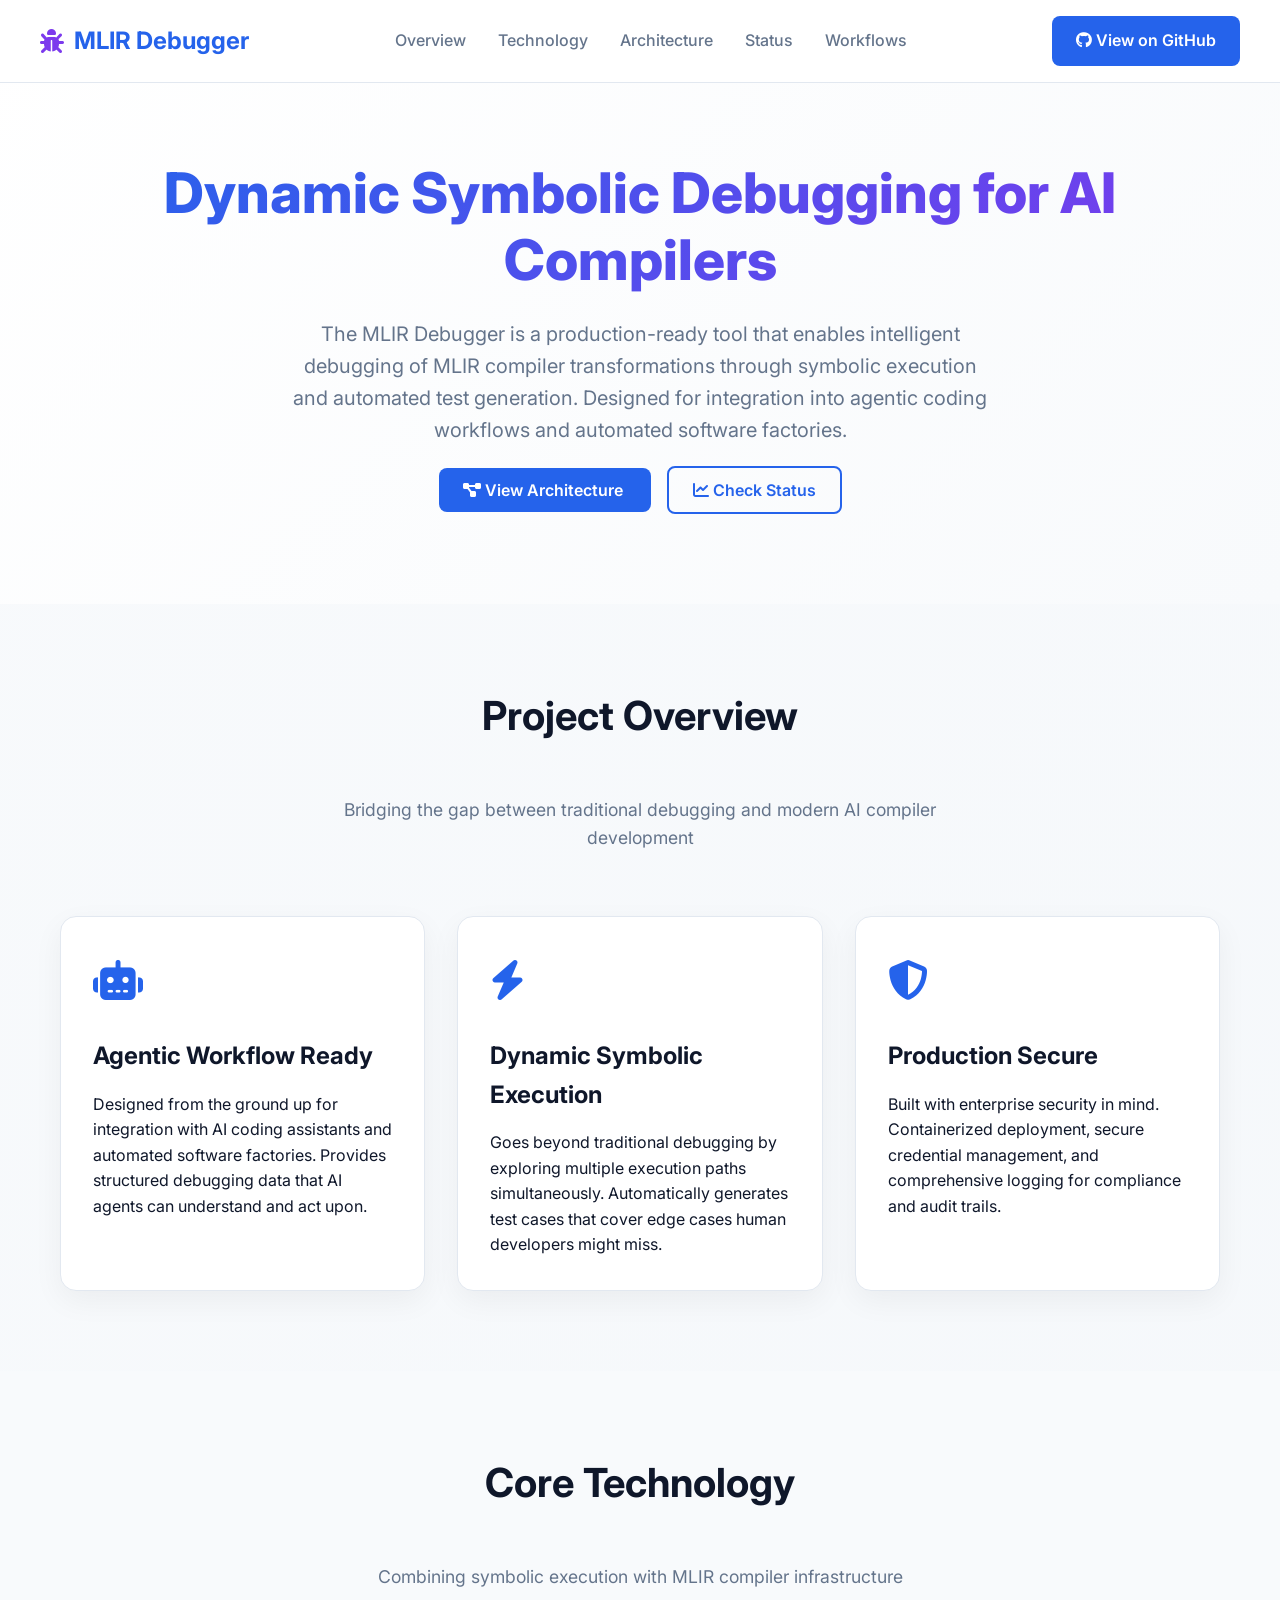
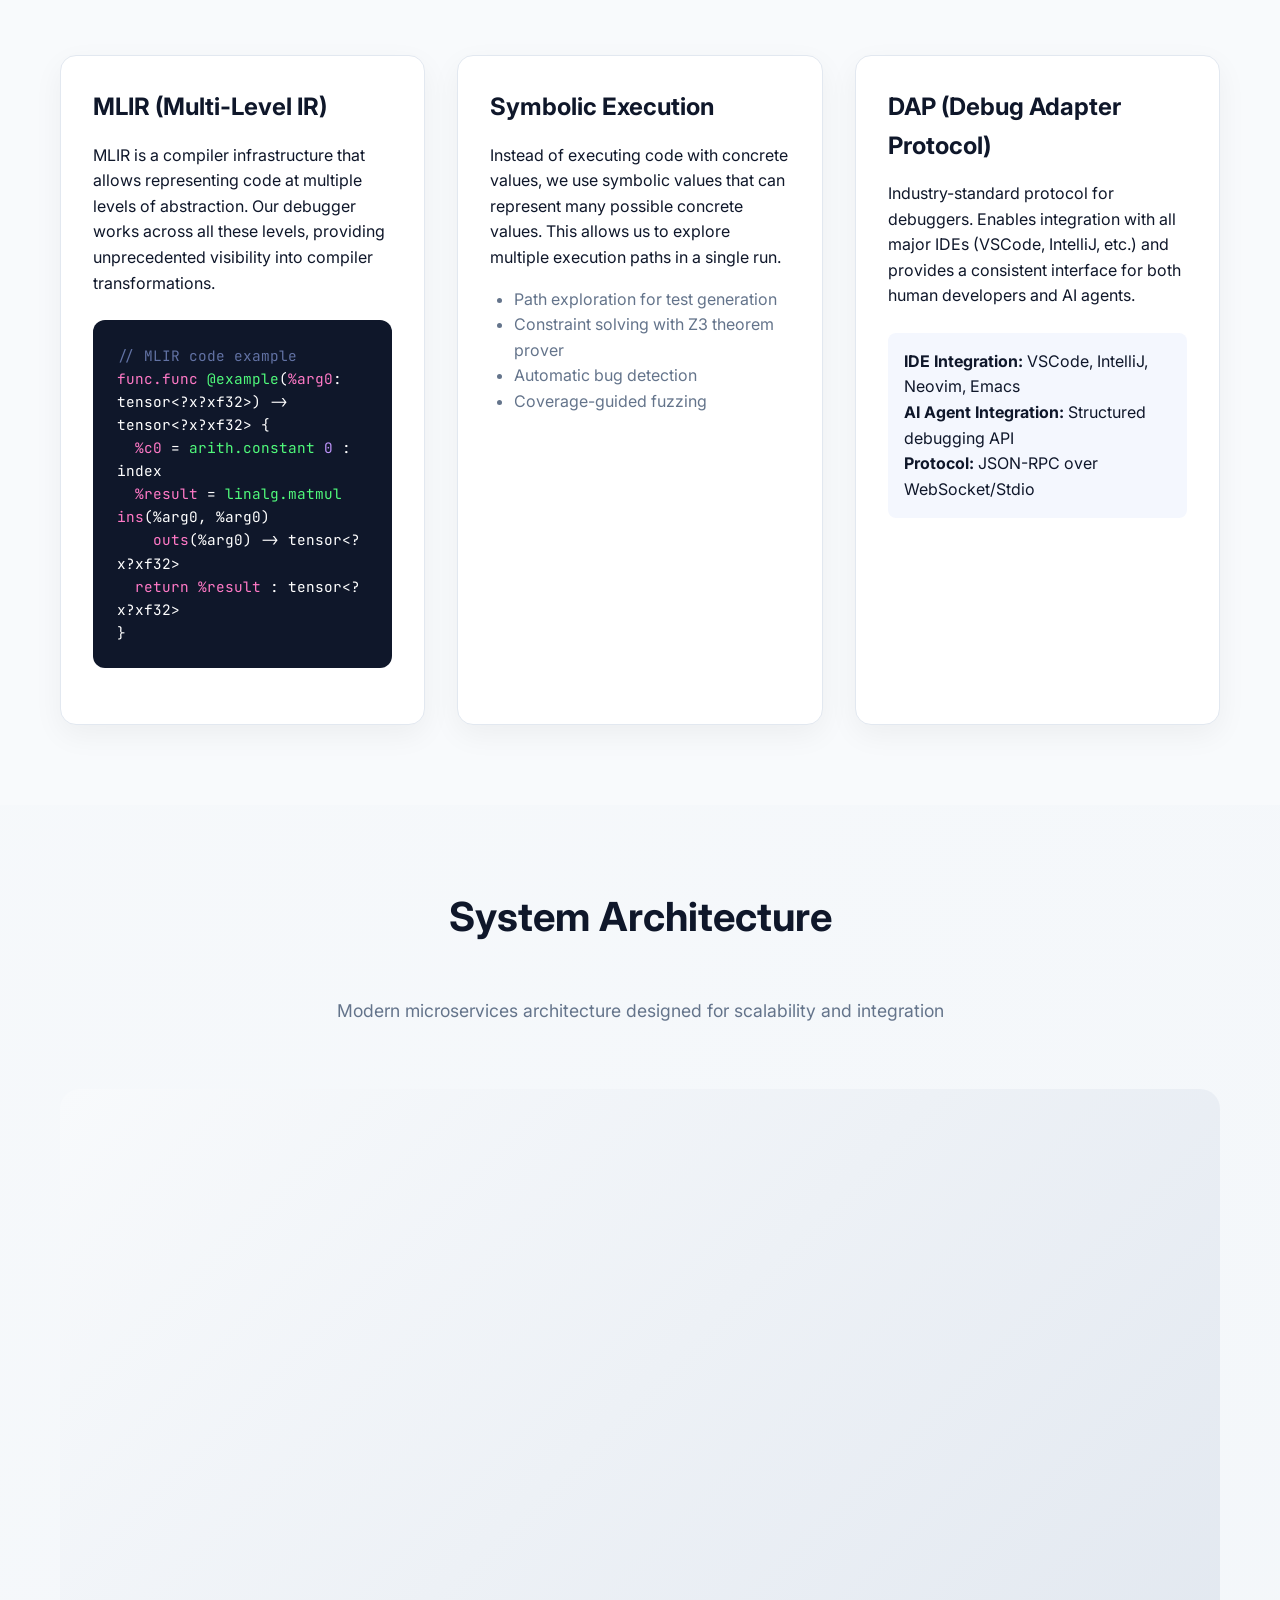
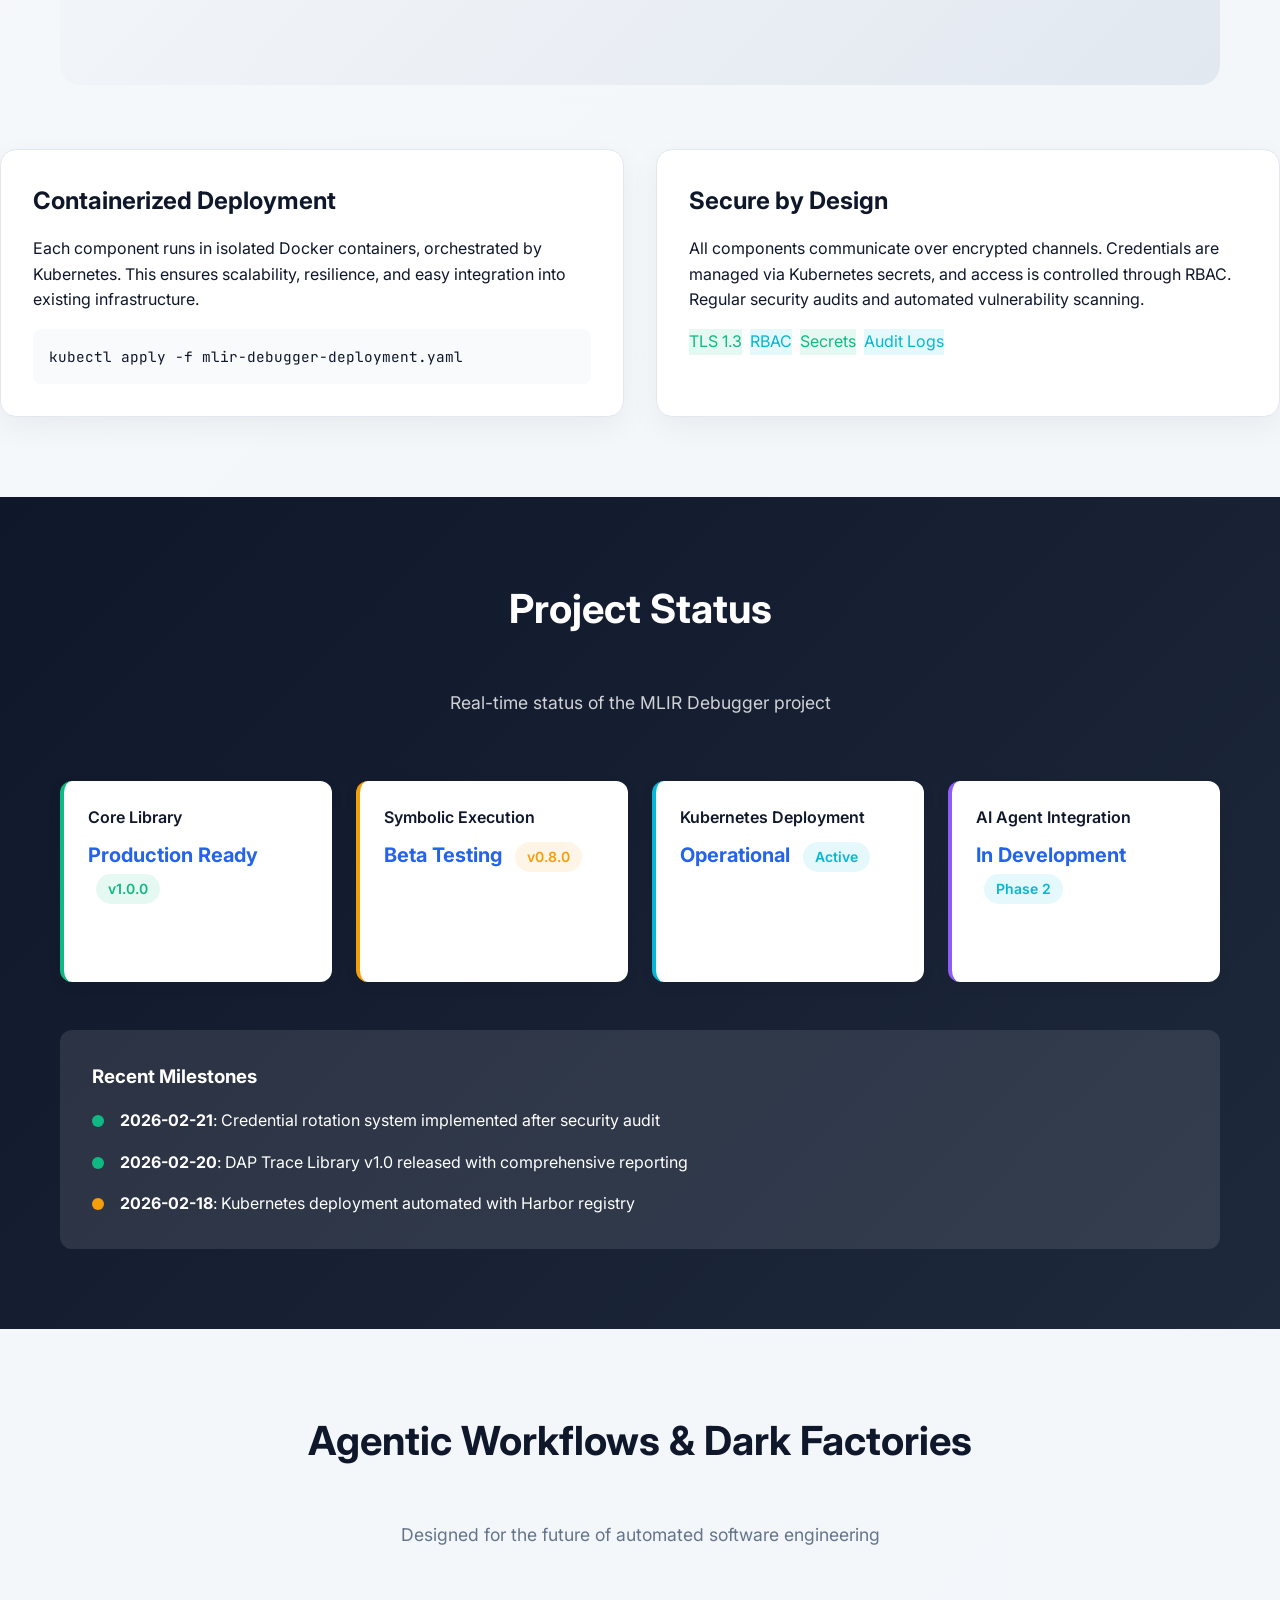
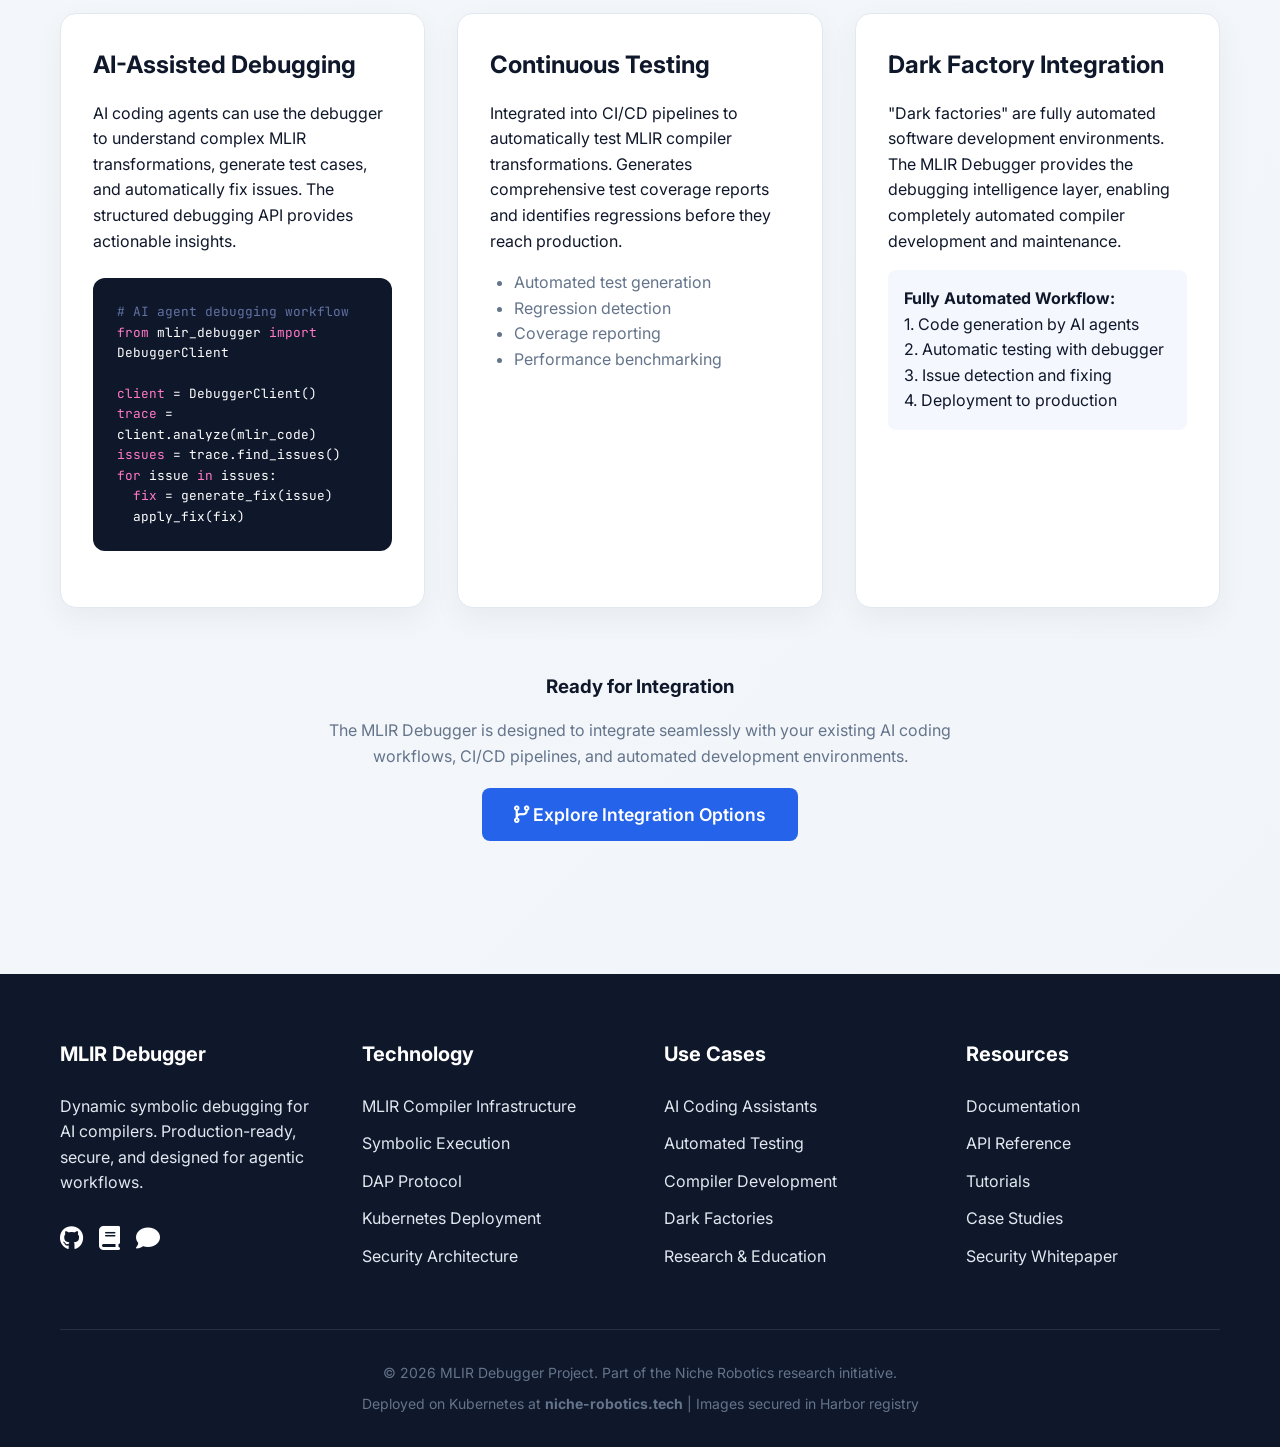
==== index.html @ c5e7c7f1 "Initial commit: MLIR Debugger landing page - Professional responsive website with modern design - SV" ====
<!DOCTYPE html>
<html lang="en">
<head>
    <meta charset="UTF-8">
    <meta name="viewport" content="width=device-width, initial-scale=1.0">
    <title>MLIR Debugger - Dynamic Symbolic Debugging for AI Compilers</title>
    <link rel="stylesheet" href="https://cdnjs.cloudflare.com/ajax/libs/font-awesome/6.4.0/css/all.min.css">
    <link href="https://fonts.googleapis.com/css2?family=Inter:wght@300;400;500;600;700&family=JetBrains+Mono:wght@400;500&display=swap" rel="stylesheet">
    <style>
        :root {
            --primary: #2563eb;
            --primary-dark: #1d4ed8;
            --secondary: #7c3aed;
            --accent: #06b6d4;
            --dark: #0f172a;
            --light: #f8fafc;
            --gray: #64748b;
            --gray-light: #e2e8f0;
            --success: #10b981;
            --warning: #f59e0b;
            --danger: #ef4444;
        }
        
        * {
            margin: 0;
            padding: 0;
            box-sizing: border-box;
        }
        
        body {
            font-family: 'Inter', sans-serif;
            line-height: 1.6;
            color: var(--dark);
            background: linear-gradient(135deg, #f8fafc 0%, #f1f5f9 100%);
            min-height: 100vh;
        }
        
        .container {
            max-width: 1200px;
            margin: 0 auto;
            padding: 0 20px;
        }
        
        /* Header & Navigation */
        header {
            background: rgba(255, 255, 255, 0.95);
            backdrop-filter: blur(10px);
            border-bottom: 1px solid var(--gray-light);
            position: fixed;
            width: 100%;
            top: 0;
            z-index: 1000;
        }
        
        .nav-container {
            display: flex;
            justify-content: space-between;
            align-items: center;
            padding: 1rem 0;
        }
        
        .logo {
            display: flex;
            align-items: center;
            gap: 10px;
            font-size: 1.5rem;
            font-weight: 700;
            color: var(--primary);
            text-decoration: none;
        }
        
        .logo i {
            color: var(--secondary);
        }
        
        .nav-links {
            display: flex;
            gap: 2rem;
            list-style: none;
        }
        
        .nav-links a {
            text-decoration: none;
            color: var(--gray);
            font-weight: 500;
            transition: color 0.3s;
        }
        
        .nav-links a:hover {
            color: var(--primary);
        }
        
        .cta-button {
            background: var(--primary);
            color: white;
            padding: 0.75rem 1.5rem;
            border-radius: 8px;
            text-decoration: none;
            font-weight: 600;
            transition: all 0.3s;
            border: none;
            cursor: pointer;
        }
        
        .cta-button:hover {
            background: var(--primary-dark);
            transform: translateY(-2px);
            box-shadow: 0 10px 20px rgba(37, 99, 235, 0.2);
        }
        
        /* Hero Section */
        .hero {
            padding: 160px 0 100px;
            text-align: center;
            background: linear-gradient(135deg, #ffffff 0%, #f8fafc 100%);
        }
        
        .hero h1 {
            font-size: 3.5rem;
            font-weight: 800;
            line-height: 1.2;
            margin-bottom: 1.5rem;
            background: linear-gradient(135deg, var(--primary) 0%, var(--secondary) 100%);
            -webkit-background-clip: text;
            -webkit-text-fill-color: transparent;
            background-clip: text;
        }
        
        .hero p {
            font-size: 1.25rem;
            color: var(--gray);
            max-width: 700px;
            margin: 0 auto 2rem;
        }
        
        /* Sections */
        section {
            padding: 80px 0;
        }
        
        .section-title {
            text-align: center;
            font-size: 2.5rem;
            font-weight: 700;
            margin-bottom: 3rem;
            color: var(--dark);
        }
        
        .section-subtitle {
            text-align: center;
            color: var(--gray);
            max-width: 700px;
            margin: 0 auto 4rem;
            font-size: 1.1rem;
        }
        
        /* Cards */
        .card-grid {
            display: grid;
            grid-template-columns: repeat(auto-fit, minmax(300px, 1fr));
            gap: 2rem;
            margin-top: 3rem;
        }
        
        .card {
            background: white;
            border-radius: 16px;
            padding: 2rem;
            box-shadow: 0 10px 30px rgba(0, 0, 0, 0.05);
            transition: transform 0.3s, box-shadow 0.3s;
            border: 1px solid var(--gray-light);
        }
        
        .card:hover {
            transform: translateY(-5px);
            box-shadow: 0 20px 40px rgba(0, 0, 0, 0.1);
        }
        
        .card-icon {
            font-size: 2.5rem;
            color: var(--primary);
            margin-bottom: 1.5rem;
        }
        
        .card h3 {
            font-size: 1.5rem;
            margin-bottom: 1rem;
            color: var(--dark);
        }
        
        /* Architecture Diagram */
        .architecture {
            background: linear-gradient(135deg, #f8fafc 0%, #e2e8f0 100%);
            border-radius: 20px;
            padding: 3rem;
            margin: 4rem 0;
        }
        
        .architecture-container {
            display: flex;
            align-items: center;
            justify-content: center;
            min-height: 400px;
        }
        
        /* Status Indicators */
        .status-grid {
            display: grid;
            grid-template-columns: repeat(auto-fit, minmax(250px, 1fr));
            gap: 1.5rem;
            margin-top: 2rem;
        }
        
        .status-item {
            background: white;
            padding: 1.5rem;
            border-radius: 12px;
            border-left: 4px solid var(--primary);
            box-shadow: 0 5px 15px rgba(0, 0, 0, 0.05);
        }
        
        .status-label {
            font-weight: 600;
            color: var(--dark);
            margin-bottom: 0.5rem;
        }
        
        .status-value {
            font-size: 1.25rem;
            font-weight: 700;
            color: var(--primary);
        }
        
        .status-badge {
            display: inline-block;
            padding: 0.25rem 0.75rem;
            border-radius: 20px;
            font-size: 0.875rem;
            font-weight: 600;
            margin-left: 0.5rem;
        }
        
        .badge-success {
            background: rgba(16, 185, 129, 0.1);
            color: var(--success);
        }
        
        .badge-warning {
            background: rgba(245, 158, 11, 0.1);
            color: var(--warning);
        }
        
        .badge-info {
            background: rgba(6, 182, 212, 0.1);
            color: var(--accent);
        }
        
        /* Footer */
        footer {
            background: var(--dark);
            color: white;
            padding: 4rem 0 2rem;
            margin-top: 4rem;
        }
        
        .footer-content {
            display: grid;
            grid-template-columns: repeat(auto-fit, minmax(250px, 1fr));
            gap: 3rem;
            margin-bottom: 3rem;
        }
        
        .footer-section h3 {
            font-size: 1.25rem;
            margin-bottom: 1.5rem;
            color: white;
        }
        
        .footer-links {
            list-style: none;
        }
        
        .footer-links li {
            margin-bottom: 0.75rem;
        }
        
        .footer-links a {
            color: var(--gray-light);
            text-decoration: none;
            transition: color 0.3s;
        }
        
        .footer-links a:hover {
            color: white;
        }
        
        .copyright {
            text-align: center;
            padding-top: 2rem;
            border-top: 1px solid rgba(255, 255, 255, 0.1);
            color: var(--gray);
            font-size: 0.875rem;
        }
        
        /* Responsive */
        @media (max-width: 768px) {
            .hero h1 {
                font-size: 2.5rem;
            }
            
            .section-title {
                font-size: 2rem;
            }
            
            .nav-links {
                display: none;
            }
            
            .architecture {
                padding: 2rem 1rem;
            }
        }
        
        /* Animations */
        @keyframes fadeIn {
            from { opacity: 0; transform: translateY(20px); }
            to { opacity: 1; transform: translateY(0); }
        }
        
        .fade-in {
            animation: fadeIn 0.6s ease-out;
        }
        
        /* Code styling */
        .code-block {
            background: var(--dark);
            color: white;
            padding: 1.5rem;
            border-radius: 12px;
            font-family: 'JetBrains Mono', monospace;
            font-size: 0.9rem;
            margin: 1.5rem 0;
            overflow-x: auto;
        }
        
        .code-keyword { color: #ff79c6; }
        .code-function { color: #50fa7b; }
        .code-string { color: #f1fa8c; }
        .code-comment { color: #6272a4; }
        .code-number { color: #bd93f9; }
    </style>
</head>
<body>
    <!-- Header -->
    <header>
        <div class="container nav-container">
            <a href="#" class="logo">
                <i class="fas fa-bug"></i>
                MLIR Debugger
            </a>
            <ul class="nav-links">
                <li><a href="#overview">Overview</a></li>
                <li><a href="#technology">Technology</a></li>
                <li><a href="#architecture">Architecture</a></li>
                <li><a href="#status">Status</a></li>
                <li><a href="#workflows">Workflows</a></li>
            </ul>
            <a href="https://github.com/vtqveant/symbolic-mlir-debugger" class="cta-button" target="_blank">
                <i class="fab fa-github"></i> View on GitHub
            </a>
        </div>
    </header>

    <!-- Hero Section -->
    <section class="hero">
        <div class="container">
            <h1 class="fade-in">Dynamic Symbolic Debugging for AI Compilers</h1>
            <p class="fade-in">
                The MLIR Debugger is a production-ready tool that enables intelligent debugging of MLIR compiler 
                transformations through symbolic execution and automated test generation. Designed for integration 
                into agentic coding workflows and automated software factories.
            </p>
            <div class="fade-in" style="margin-top: 2rem;">
                <a href="#architecture" class="cta-button" style="margin-right: 1rem;">
                    <i class="fas fa-diagram-project"></i> View Architecture
                </a>
                <a href="#status" class="cta-button" style="background: transparent; color: var(--primary); border: 2px solid var(--primary);">
                    <i class="fas fa-chart-line"></i> Check Status
                </a>
            </div>
        </div>
    </section>

    <!-- Overview Section -->
    <section id="overview">
        <div class="container">
            <h2 class="section-title">Project Overview</h2>
            <p class="section-subtitle">
                Bridging the gap between traditional debugging and modern AI compiler development
            </p>
            
            <div class="card-grid">
                <div class="card fade-in">
                    <div class="card-icon">
                        <i class="fas fa-robot"></i>
                    </div>
                    <h3>Agentic Workflow Ready</h3>
                    <p>Designed from the ground up for integration with AI coding assistants and automated software factories. Provides structured debugging data that AI agents can understand and act upon.</p>
                </div>
                
                <div class="card fade-in">
                    <div class="card-icon">
                        <i class="fas fa-bolt"></i>
                    </div>
                    <h3>Dynamic Symbolic Execution</h3>
                    <p>Goes beyond traditional debugging by exploring multiple execution paths simultaneously. Automatically generates test cases that cover edge cases human developers might miss.</p>
                </div>
                
                <div class="card fade-in">
                    <div class="card-icon">
                        <i class="fas fa-shield-alt"></i>
                    </div>
                    <h3>Production Secure</h3>
                    <p>Built with enterprise security in mind. Containerized deployment, secure credential management, and comprehensive logging for compliance and audit trails.</p>
                </div>
            </div>
        </div>
    </section>

    <!-- Technology Section -->
    <section id="technology" style="background: var(--light);">
        <div class="container">
            <h2 class="section-title">Core Technology</h2>
            <p class="section-subtitle">
                Combining symbolic execution with MLIR compiler infrastructure
            </p>
            
            <div class="card-grid">
                <div class="card fade-in">
                    <h3>MLIR (Multi-Level IR)</h3>
                    <p>MLIR is a compiler infrastructure that allows representing code at multiple levels of abstraction. Our debugger works across all these levels, providing unprecedented visibility into compiler transformations.</p>
                    <div class="code-block">
                        <span class="code-comment">// MLIR code example</span><br>
                        <span class="code-keyword">func.func</span> <span class="code-function">@example</span>(<span class="code-keyword">%arg0</span>: tensor&lt;?x?xf32&gt;) -> tensor&lt;?x?xf32&gt; {<br>
                        &nbsp;&nbsp;<span class="code-keyword">%c0</span> = <span class="code-function">arith.constant</span> <span class="code-number">0</span> : index<br>
                        &nbsp;&nbsp;<span class="code-keyword">%result</span> = <span class="code-function">linalg.matmul</span> <span class="code-keyword">ins</span>(%arg0, %arg0)<br>
                        &nbsp;&nbsp;&nbsp;&nbsp;<span class="code-keyword">outs</span>(%arg0) -> tensor&lt;?x?xf32&gt;<br>
                        &nbsp;&nbsp;<span class="code-keyword">return</span> <span class="code-keyword">%result</span> : tensor&lt;?x?xf32&gt;<br>
                        }
                    </div>
                </div>
                
                <div class="card fade-in">
                    <h3>Symbolic Execution</h3>
                    <p>Instead of executing code with concrete values, we use symbolic values that can represent many possible concrete values. This allows us to explore multiple execution paths in a single run.</p>
                    <ul style="margin-top: 1rem; padding-left: 1.5rem; color: var(--gray);">
                        <li>Path exploration for test generation</li>
                        <li>Constraint solving with Z3 theorem prover</li>
                        <li>Automatic bug detection</li>
                        <li>Coverage-guided fuzzing</li>
                    </ul>
                </div>
                
                <div class="card fade-in">
                    <h3>DAP (Debug Adapter Protocol)</h3>
                    <p>Industry-standard protocol for debuggers. Enables integration with all major IDEs (VSCode, IntelliJ, etc.) and provides a consistent interface for both human developers and AI agents.</p>
                    <div style="margin-top: 1.5rem; padding: 1rem; background: rgba(37, 99, 235, 0.05); border-radius: 8px;">
                        <strong>IDE Integration:</strong> VSCode, IntelliJ, Neovim, Emacs<br>
                        <strong>AI Agent Integration:</strong> Structured debugging API<br>
                        <strong>Protocol:</strong> JSON-RPC over WebSocket/Stdio
                    </div>
                </div>
            </div>
        </div>
    </section>

    <!-- Architecture Section -->
    <section id="architecture">
        <div class="container">
            <h2 class="section-title">System Architecture</h2>
            <p class="section-subtitle">
                Modern microservices architecture designed for scalability and integration
            </p>
            
            <div class="architecture">
                <div class="architecture-container">
                    <!-- SVG Architecture Diagram -->
                    <svg width="800" height="500" viewBox="0 0 800 500" xmlns="http://www.w3.org/2000/svg">
                        <!--                        <!-- SVG will be embedded here -->
                        <object data="architecture.svg" type="image/svg+xml" width="100%" height="500">
                            Your browser does not support SVG
                        </object>
                    </div>
                </div>
            </div>
            
            <div class="card-grid" style="margin-top: 3rem;">
                <div class="card fade-in">
                    <h3>Containerized Deployment</h3>
                    <p>Each component runs in isolated Docker containers, orchestrated by Kubernetes. This ensures scalability, resilience, and easy integration into existing infrastructure.</p>
                    <div style="margin-top: 1rem; padding: 1rem; background: #f8fafc; border-radius: 8px; font-family: 'JetBrains Mono', monospace; font-size: 0.9rem;">
                        kubectl apply -f mlir-debugger-deployment.yaml
                    </div>
                </div>
                
                <div class="card fade-in">
                    <h3>Secure by Design</h3>
                    <p>All components communicate over encrypted channels. Credentials are managed via Kubernetes secrets, and access is controlled through RBAC. Regular security audits and automated vulnerability scanning.</p>
                    <div style="display: flex; gap: 0.5rem; margin-top: 1rem;">
                        <span class="badge-success">TLS 1.3</span>
                        <span class="badge-info">RBAC</span>
                        <span class="badge-success">Secrets</span>
                        <span class="badge-info">Audit Logs</span>
                    </div>
                </div>
            </div>
        </div>
    </section>

    <!-- Status Section -->
    <section id="status" style="background: linear-gradient(135deg, #0f172a 0%, #1e293b 100%); color: white;">
        <div class="container">
            <h2 class="section-title" style="color: white;">Project Status</h2>
            <p class="section-subtitle" style="color: rgba(255,255,255,0.8);">
                Real-time status of the MLIR Debugger project
            </p>
            
            <div class="status-grid">
                <div class="status-item fade-in" style="border-left-color: #10b981;">
                    <div class="status-label">Core Library</div>
                    <div class="status-value">Production Ready <span class="status-badge badge-success">v1.0.0</span></div>
                    <p style="margin-top: 0.5rem; color: rgba(255,255,255,0.7); font-size: 0.9rem;">DAP Trace Library implemented with comprehensive reporting</p>
                </div>
                
                <div class="status-item fade-in" style="border-left-color: #f59e0b;">
                    <div class="status-label">Symbolic Execution</div>
                    <div class="status-value">Beta Testing <span class="status-badge badge-warning">v0.8.0</span></div>
                    <p style="margin-top: 0.5rem; color: rgba(255,255,255,0.7); font-size: 0.9rem;">Z3 integration complete, path exploration active</p>
                </div>
                
                <div class="status-item fade-in" style="border-left-color: #06b6d4;">
                    <div class="status-label">Kubernetes Deployment</div>
                    <div class="status-value">Operational <span class="status-badge badge-info">Active</span></div>
                    <p style="margin-top: 0.5rem; color: rgba(255,255,255,0.7); font-size: 0.9rem;">Running on niche-robotics.tech cluster</p>
                </div>
                
                <div class="status-item fade-in" style="border-left-color: #8b5cf6;">
                    <div class="status-label">AI Agent Integration</div>
                    <div class="status-value">In Development <span class="status-badge badge-info">Phase 2</span></div>
                    <p style="margin-top: 0.5rem; color: rgba(255,255,255,0.7); font-size: 0.9rem;">Structured debugging API for AI workflows</p>
                </div>
            </div>
            
            <div style="margin-top: 3rem; padding: 2rem; background: rgba(255,255,255,0.1); border-radius: 12px;">
                <h3 style="margin-bottom: 1rem; color: white;">Recent Milestones</h3>
                <div style="display: flex; flex-direction: column; gap: 1rem;">
                    <div style="display: flex; align-items: center; gap: 1rem;">
                        <div style="width: 12px; height: 12px; background: #10b981; border-radius: 50%;"></div>
                        <div>
                            <strong>2026-02-21</strong>: Credential rotation system implemented after security audit
                        </div>
                    </div>
                    <div style="display: flex; align-items: center; gap: 1rem;">
                        <div style="width: 12px; height: 12px; background: #10b981; border-radius: 50%;"></div>
                        <div>
                            <strong>2026-02-20</strong>: DAP Trace Library v1.0 released with comprehensive reporting
                        </div>
                    </div>
                    <div style="display: flex; align-items: center; gap: 1rem;">
                        <div style="width: 12px; height: 12px; background: #f59e0b; border-radius: 50%;"></div>
                        <div>
                            <strong>2026-02-18</strong>: Kubernetes deployment automated with Harbor registry
                        </div>
                    </div>
                </div>
            </div>
        </div>
    </section>

    <!-- Workflows Section -->
    <section id="workflows">
        <div class="container">
            <h2 class="section-title">Agentic Workflows & Dark Factories</h2>
            <p class="section-subtitle">
                Designed for the future of automated software engineering
            </p>
            
            <div class="card-grid">
                <div class="card fade-in">
                    <h3>AI-Assisted Debugging</h3>
                    <p>AI coding agents can use the debugger to understand complex MLIR transformations, generate test cases, and automatically fix issues. The structured debugging API provides actionable insights.</p>
                    <div class="code-block" style="font-size: 0.8rem;">
                        <span class="code-comment"># AI agent debugging workflow</span><br>
                        <span class="code-keyword">from</span> mlir_debugger <span class="code-keyword">import</span> DebuggerClient<br>
                        <br>
                        <span class="code-keyword">client</span> = DebuggerClient()<br>
                        <span class="code-keyword">trace</span> = client.analyze(mlir_code)<br>
                        <span class="code-keyword">issues</span> = trace.find_issues()<br>
                        <span class="code-keyword">for</span> issue <span class="code-keyword">in</span> issues:<br>
                        &nbsp;&nbsp;<span class="code-keyword">fix</span> = generate_fix(issue)<br>
                        &nbsp;&nbsp;apply_fix(fix)
                    </div>
                </div>
                
                <div class="card fade-in">
                    <h3>Continuous Testing</h3>
                    <p>Integrated into CI/CD pipelines to automatically test MLIR compiler transformations. Generates comprehensive test coverage reports and identifies regressions before they reach production.</p>
                    <ul style="margin-top: 1rem; padding-left: 1.5rem; color: var(--gray);">
                        <li>Automated test generation</li>
                        <li>Regression detection</li>
                        <li>Coverage reporting</li>
                        <li>Performance benchmarking</li>
                    </ul>
                </div>
                
                <div class="card fade-in">
                    <h3>Dark Factory Integration</h3>
                    <p>"Dark factories" are fully automated software development environments. The MLIR Debugger provides the debugging intelligence layer, enabling completely automated compiler development and maintenance.</p>
                    <div style="margin-top: 1rem; padding: 1rem; background: rgba(37, 99, 235, 0.05); border-radius: 8px;">
                        <strong>Fully Automated Workflow:</strong><br>
                        1. Code generation by AI agents<br>
                        2. Automatic testing with debugger<br>
                        3. Issue detection and fixing<br>
                        4. Deployment to production
                    </div>
                </div>
            </div>
            
            <div style="text-align: center; margin-top: 4rem;">
                <h3 style="margin-bottom: 1rem; color: var(--dark);">Ready for Integration</h3>
                <p style="color: var(--gray); max-width: 700px; margin: 0 auto 2rem;">
                    The MLIR Debugger is designed to integrate seamlessly with your existing AI coding workflows, 
                    CI/CD pipelines, and automated development environments.
                </p>
                <a href="https://github.com/vtqveant/symbolic-mlir-debugger" class="cta-button" target="_blank" style="font-size: 1.1rem; padding: 1rem 2rem;">
                    <i class="fas fa-code-branch"></i> Explore Integration Options
                </a>
            </div>
        </div>
    </section>

    <!-- Footer -->
    <footer>
        <div class="container">
            <div class="footer-content">
                <div class="footer-section">
                    <h3>MLIR Debugger</h3>
                    <p style="color: var(--gray-light); margin-bottom: 1.5rem;">
                        Dynamic symbolic debugging for AI compilers. Production-ready, secure, and designed for agentic workflows.
                    </p>
                    <div style="display: flex; gap: 1rem;">
                        <a href="https://github.com/vtqveant/symbolic-mlir-debugger" style="color: white; font-size: 1.5rem;" target="_blank">
                            <i class="fab fa-github"></i>
                        </a>
                        <a href="#" style="color: white; font-size: 1.5rem;">
                            <i class="fas fa-book"></i>
                        </a>
                        <a href="#" style="color: white; font-size: 1.5rem;">
                            <i class="fas fa-comment"></i>
                        </a>
                    </div>
                </div>
                
                <div class="footer-section">
                    <h3>Technology</h3>
                    <ul class="footer-links">
                        <li><a href="#">MLIR Compiler Infrastructure</a></li>
                        <li><a href="#">Symbolic Execution</a></li>
                        <li><a href="#">DAP Protocol</a></li>
                        <li><a href="#">Kubernetes Deployment</a></li>
                        <li><a href="#">Security Architecture</a></li>
                    </ul>
                </div>
                
                <div class="footer-section">
                    <h3>Use Cases</h3>
                    <ul class="footer-links">
                        <li><a href="#">AI Coding Assistants</a></li>
                        <li><a href="#">Automated Testing</a></li>
                        <li><a href="#">Compiler Development</a></li>
                        <li><a href="#">Dark Factories</a></li>
                        <li><a href="#">Research & Education</a></li>
                    </ul>
                </div>
                
                <div class="footer-section">
                    <h3>Resources</h3>
                    <ul class="footer-links">
                        <li><a href="#">Documentation</a></li>
                        <li><a href="#">API Reference</a></li>
                        <li><a href="#">Tutorials</a></li>
                        <li><a href="#">Case Studies</a></li>
                        <li><a href="#">Security Whitepaper</a></li>
                    </ul>
                </div>
            </div>
            
            <div class="copyright">
                <p>&copy; 2026 MLIR Debugger Project. Part of the Niche Robotics research initiative.</p>
                <p style="margin-top: 0.5rem;">Deployed on Kubernetes at <strong>niche-robotics.tech</strong> | Images secured in Harbor registry</p>
            </div>
        </div>
    </footer>

    <script>
        // Simple animations on scroll
        document.addEventListener('DOMContentLoaded', function() {
            const fadeElements = document.querySelectorAll('.fade-in');
            
            const observer = new IntersectionObserver((entries) => {
                entries.forEach(entry => {
                    if (entry.isIntersecting) {
                        entry.target.style.opacity = '1';
                        entry.target.style.transform = 'translateY(0)';
                    }
                });
            }, { threshold: 0.1 });
            
            fadeElements.forEach(el => {
                el.style.opacity = '0';
                el.style.transform = 'translateY(20px)';
                el.style.transition = 'opacity 0.6s ease, transform 0.6s ease';
                observer.observe(el);
            });
            
            // Smooth scrolling for navigation links
            document.querySelectorAll('a[href^="#"]').forEach(anchor => {
                anchor.addEventListener('click', function (e) {
                    e.preventDefault();
                    const targetId = this.getAttribute('href');
                    if (targetId === '#') return;
                    
                    const targetElement = document.querySelector(targetId);
                    if (targetElement) {
                        window.scrollTo({
                            top: targetElement.offsetTop - 80,
                            behavior: 'smooth'
                        });
                    }
                });
            });
        });
    </script>
</body>
</html>
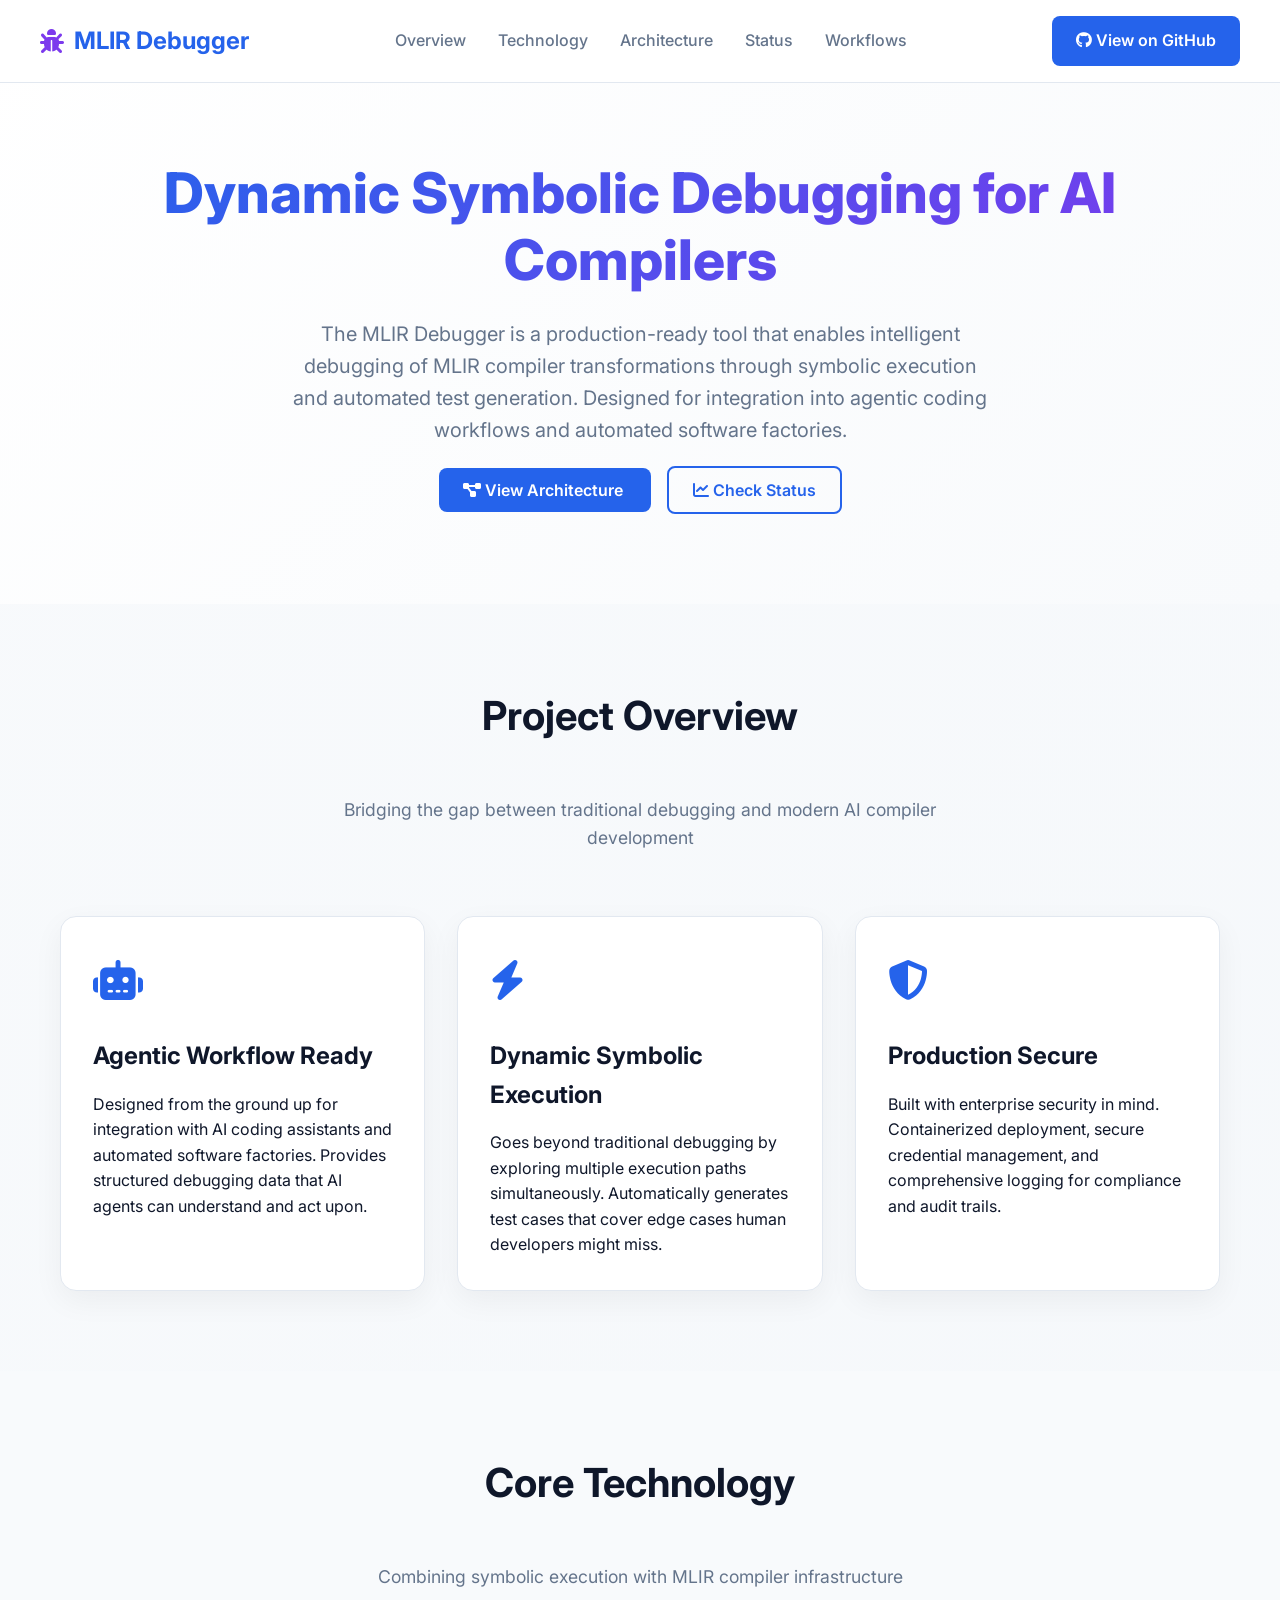
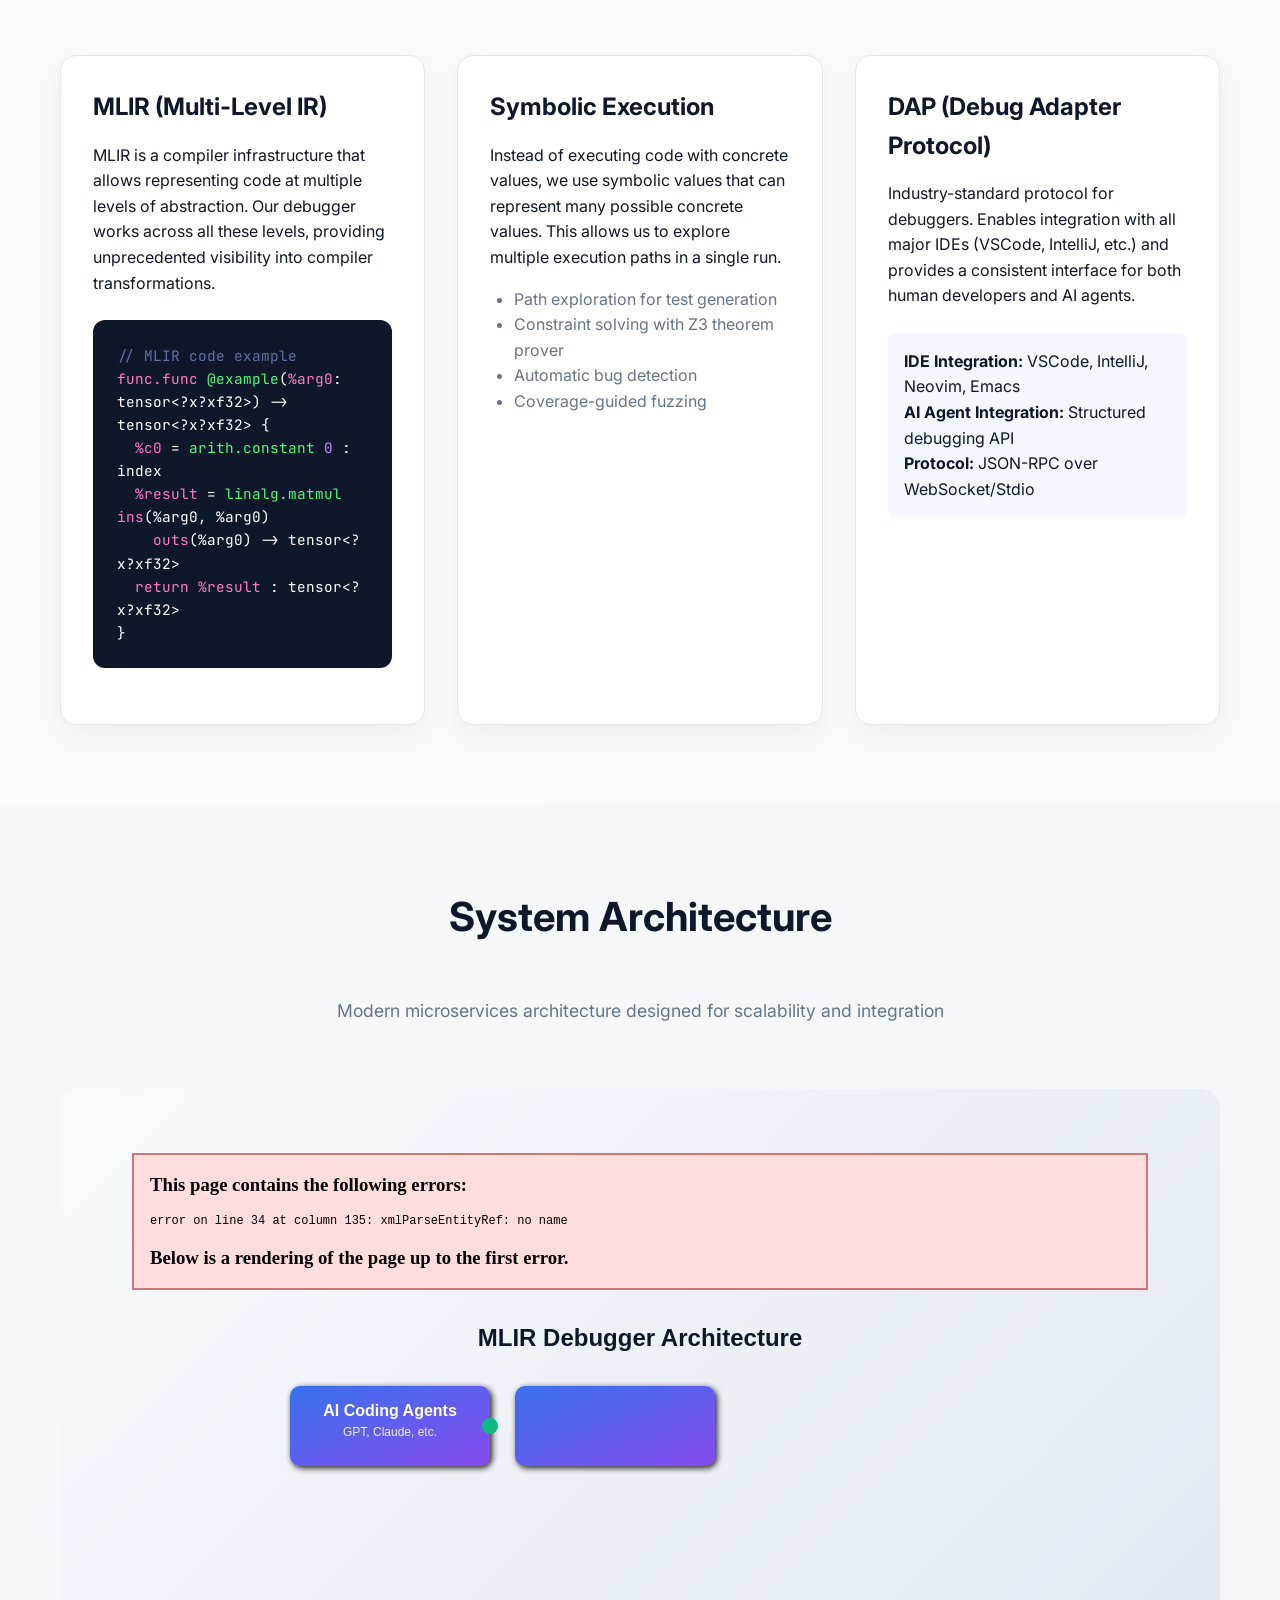
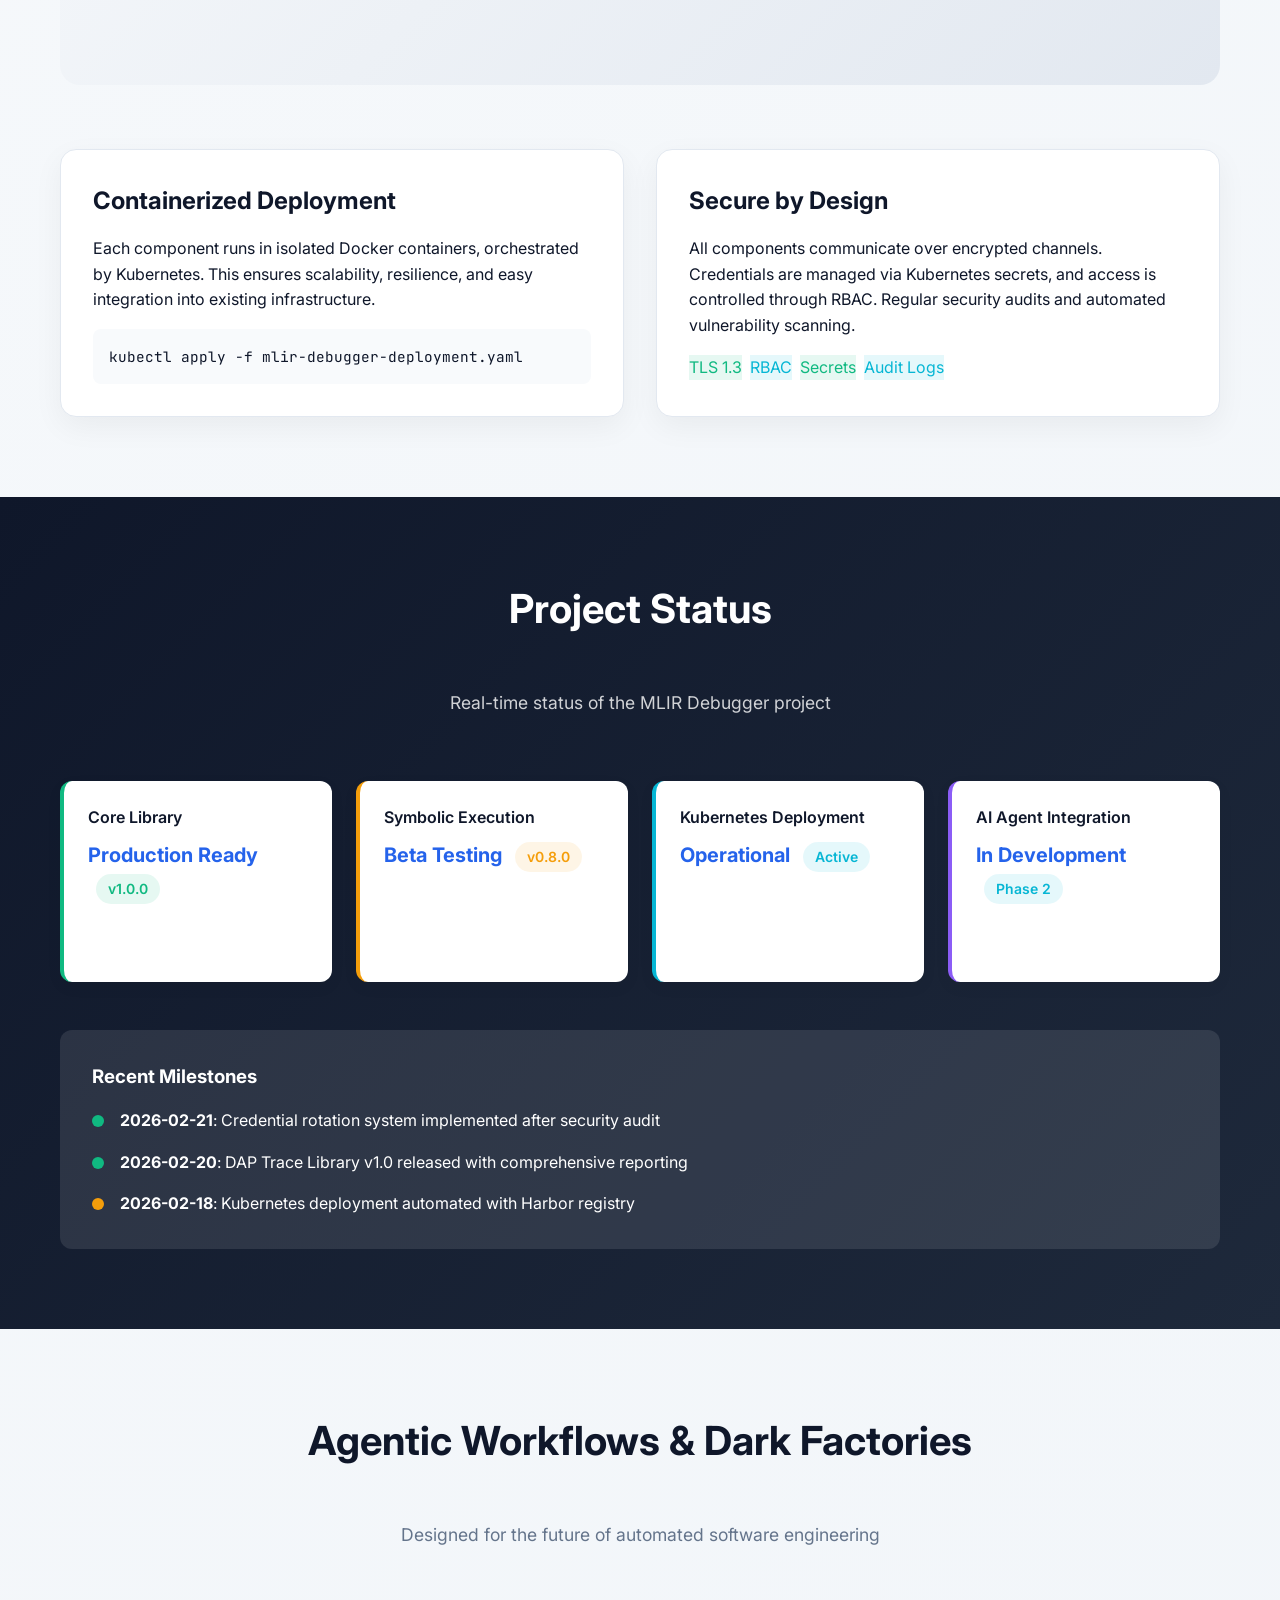
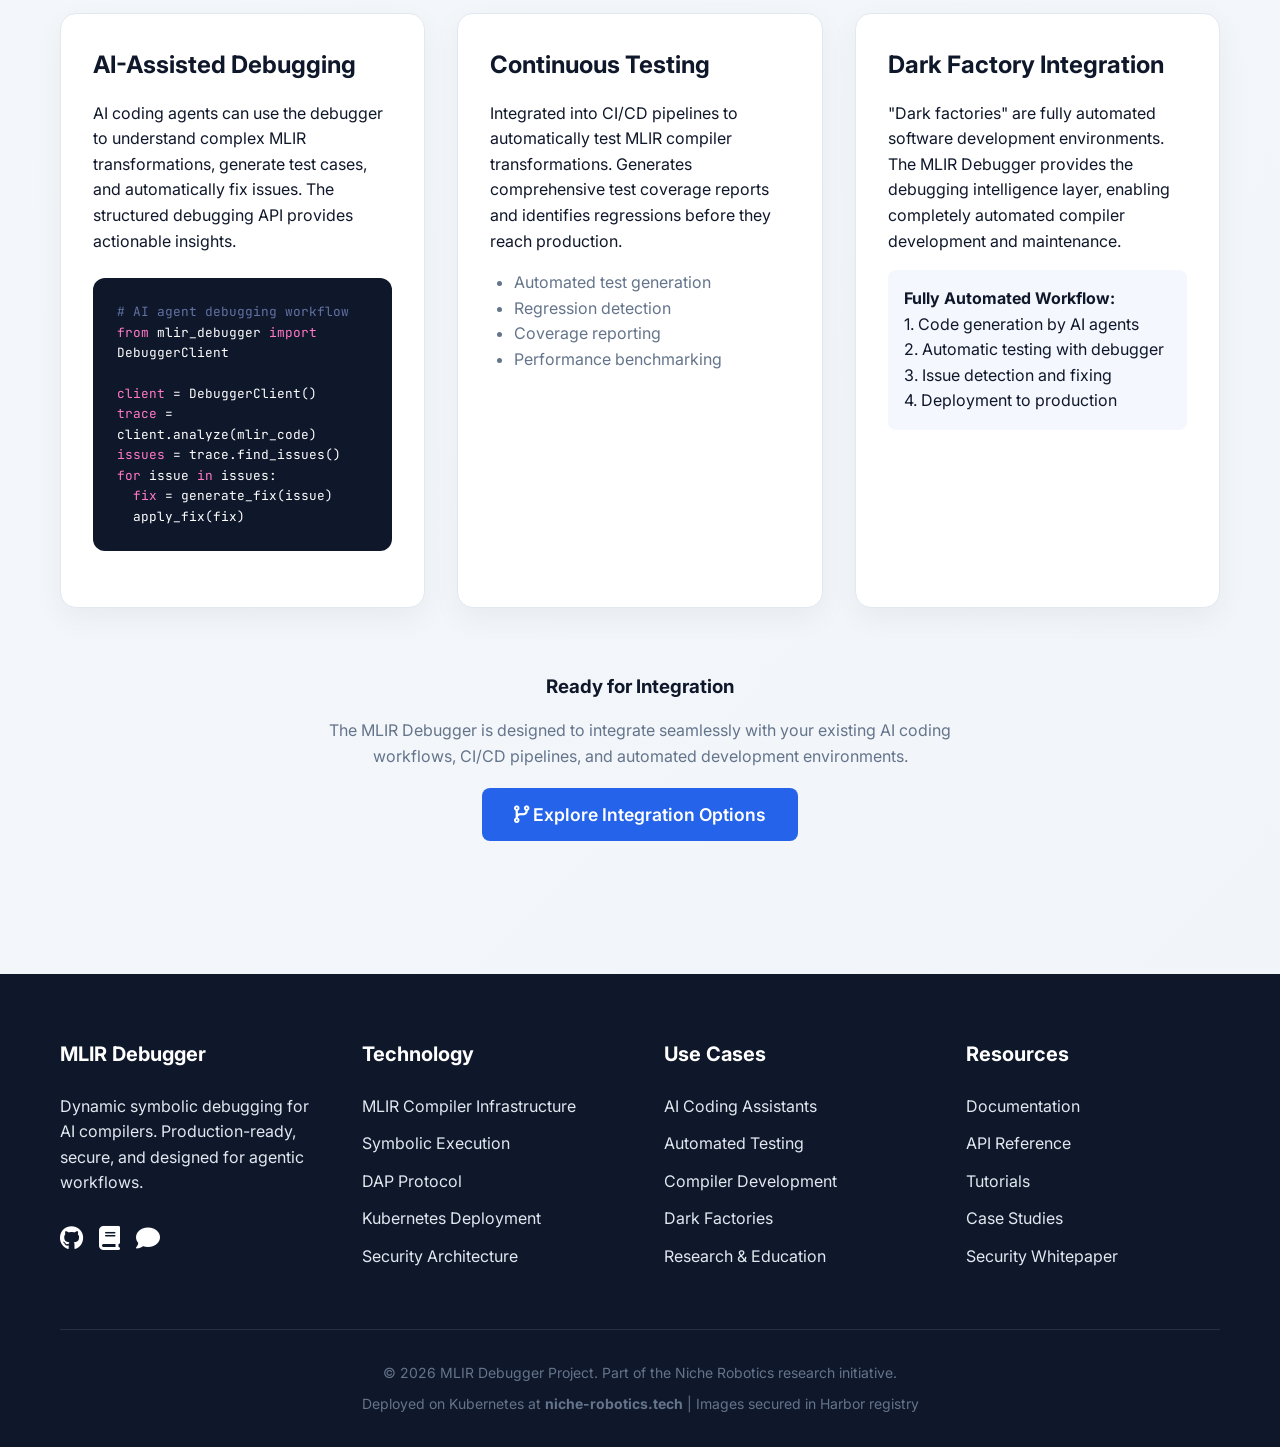
==== commit 70870e4f: "Fix SVG display and HTML structure issues - Remove empty <svg> tag that was wrapping the <object> ta" ====
--- a/index.html
+++ b/index.html
@@ -485,12 +485,9 @@
             <div class="architecture">
                 <div class="architecture-container">
                     <!-- SVG Architecture Diagram -->
-                    <svg width="800" height="500" viewBox="0 0 800 500" xmlns="http://www.w3.org/2000/svg">
-                        <!--                        <!-- SVG will be embedded here -->
-                        <object data="architecture.svg" type="image/svg+xml" width="100%" height="500">
-                            Your browser does not support SVG
-                        </object>
-                    </div>
+                    <object data="architecture.svg" type="image/svg+xml" width="100%" height="500">
+                        Your browser does not support SVG
+                    </object>
                 </div>
             </div>
             
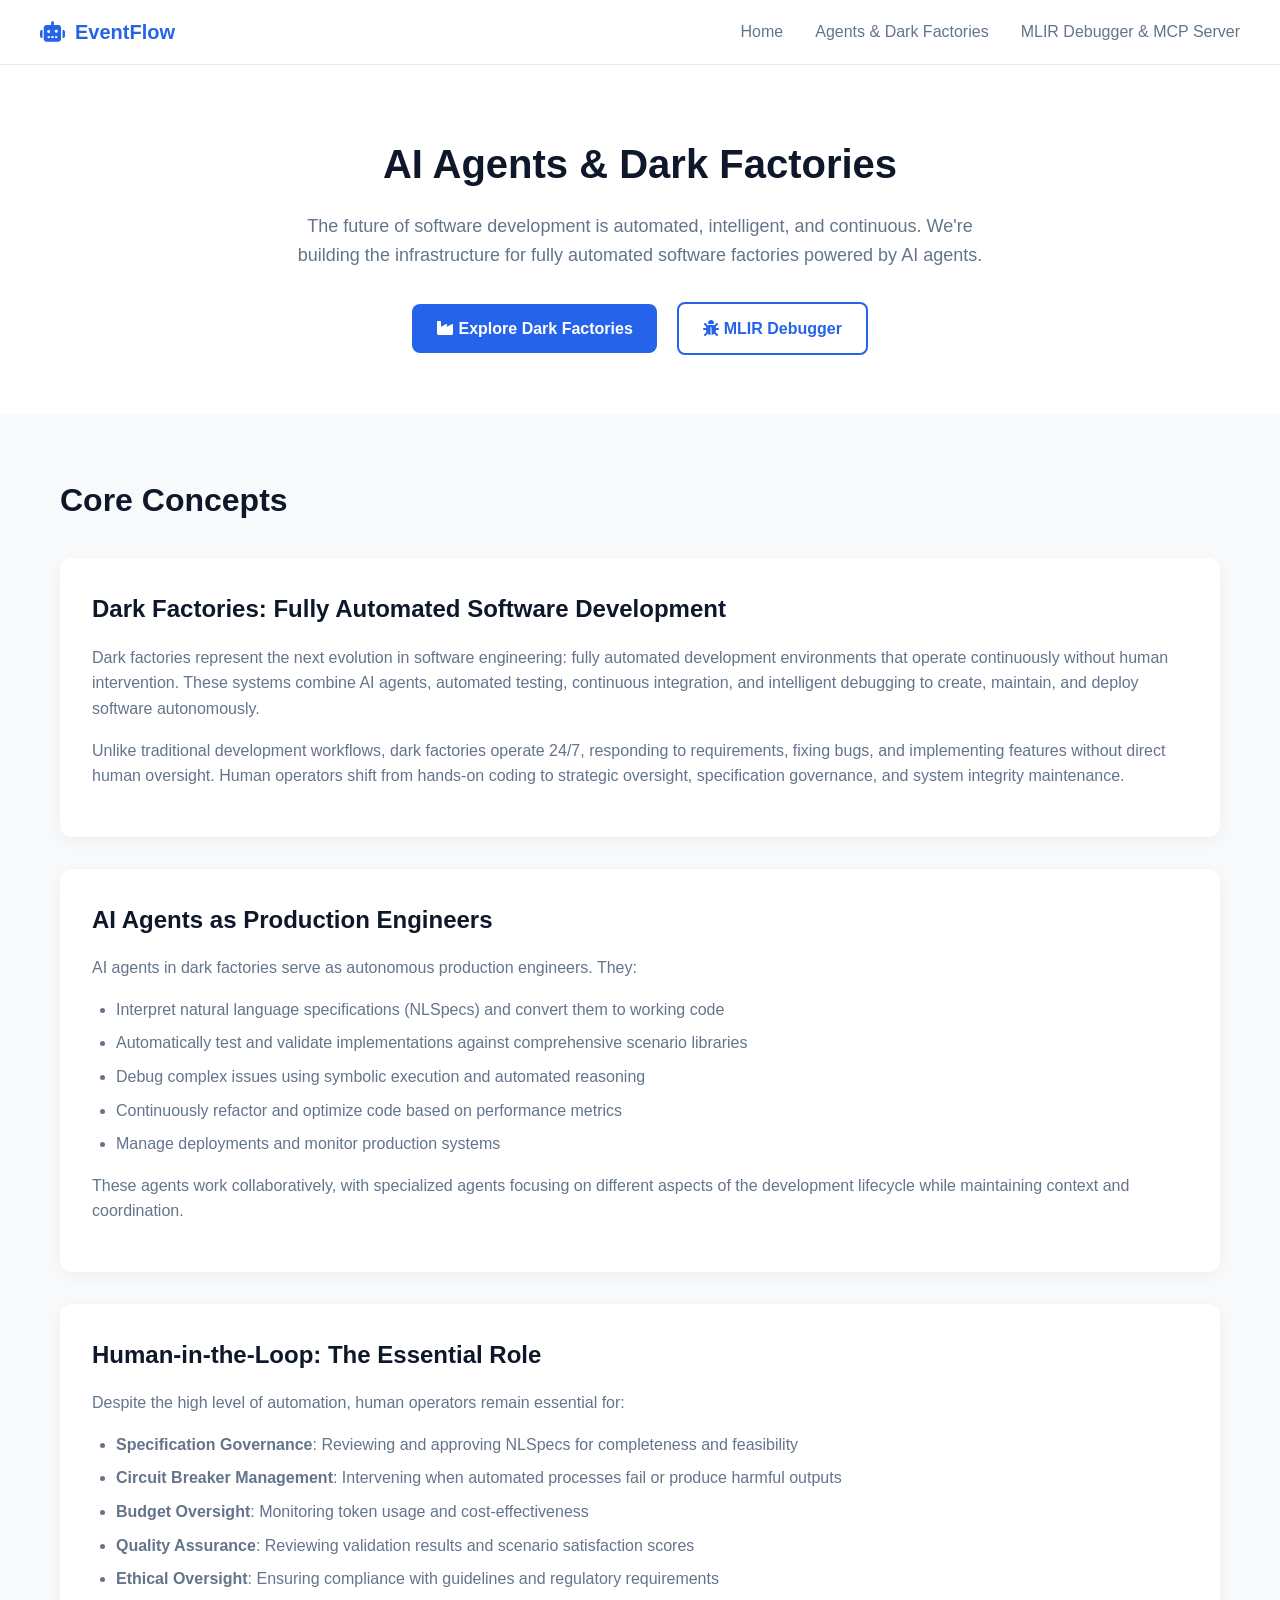
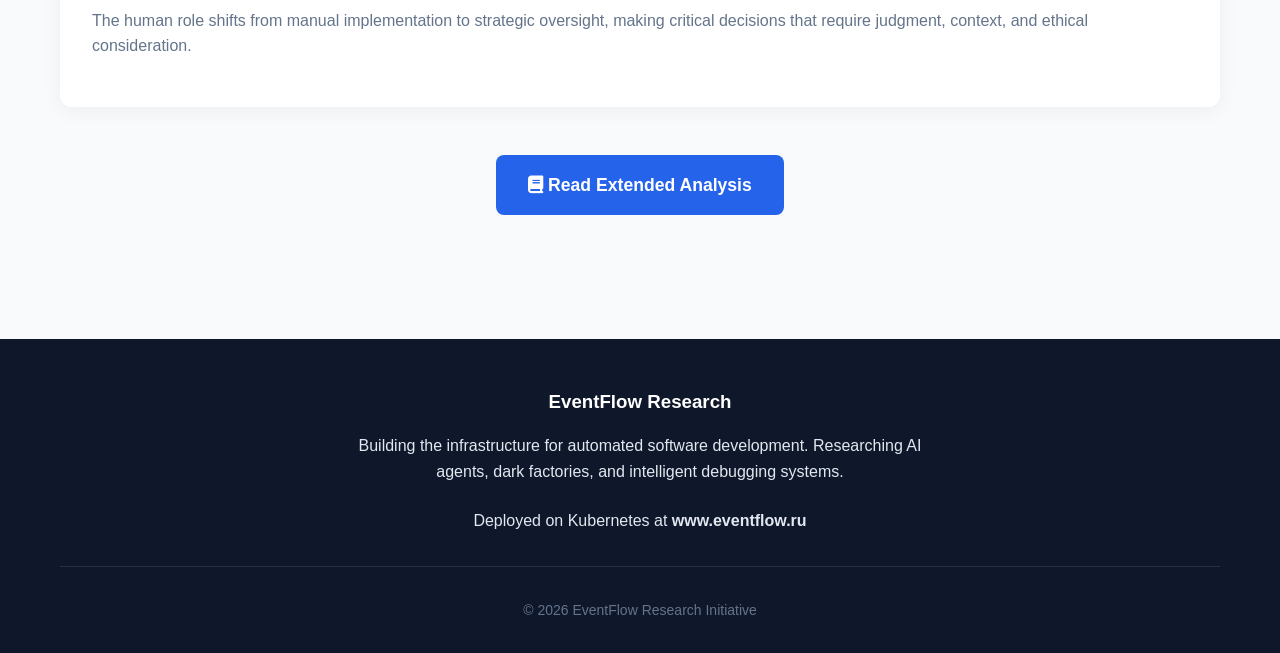
==== commit 0e880b8b: "Refactor website for issue #4 - Remove all texts and diagrams, keep only dark factories and AI agent" ====
--- a/index.html
+++ b/index.html
@@ -3,634 +3,104 @@
 <head>
     <meta charset="UTF-8">
     <meta name="viewport" content="width=device-width, initial-scale=1.0">
-    <title>MLIR Debugger - Dynamic Symbolic Debugging for AI Compilers</title>
+    <title>EventFlow - AI Agents & Dark Factories</title>
+    <link rel="stylesheet" href="styles.css">
     <link rel="stylesheet" href="https://cdnjs.cloudflare.com/ajax/libs/font-awesome/6.4.0/css/all.min.css">
-    <link href="https://fonts.googleapis.com/css2?family=Inter:wght@300;400;500;600;700&family=JetBrains+Mono:wght@400;500&display=swap" rel="stylesheet">
-    <style>
-        :root {
-            --primary: #2563eb;
-            --primary-dark: #1d4ed8;
-            --secondary: #7c3aed;
-            --accent: #06b6d4;
-            --dark: #0f172a;
-            --light: #f8fafc;
-            --gray: #64748b;
-            --gray-light: #e2e8f0;
-            --success: #10b981;
-            --warning: #f59e0b;
-            --danger: #ef4444;
-        }
-        
-        * {
-            margin: 0;
-            padding: 0;
-            box-sizing: border-box;
-        }
-        
-        body {
-            font-family: 'Inter', sans-serif;
-            line-height: 1.6;
-            color: var(--dark);
-            background: linear-gradient(135deg, #f8fafc 0%, #f1f5f9 100%);
-            min-height: 100vh;
-        }
-        
-        .container {
-            max-width: 1200px;
-            margin: 0 auto;
-            padding: 0 20px;
-        }
-        
-        /* Header & Navigation */
-        header {
-            background: rgba(255, 255, 255, 0.95);
-            backdrop-filter: blur(10px);
-            border-bottom: 1px solid var(--gray-light);
-            position: fixed;
-            width: 100%;
-            top: 0;
-            z-index: 1000;
-        }
-        
-        .nav-container {
-            display: flex;
-            justify-content: space-between;
-            align-items: center;
-            padding: 1rem 0;
-        }
-        
-        .logo {
-            display: flex;
-            align-items: center;
-            gap: 10px;
-            font-size: 1.5rem;
-            font-weight: 700;
-            color: var(--primary);
-            text-decoration: none;
-        }
-        
-        .logo i {
-            color: var(--secondary);
-        }
-        
-        .nav-links {
-            display: flex;
-            gap: 2rem;
-            list-style: none;
-        }
-        
-        .nav-links a {
-            text-decoration: none;
-            color: var(--gray);
-            font-weight: 500;
-            transition: color 0.3s;
-        }
-        
-        .nav-links a:hover {
-            color: var(--primary);
-        }
-        
-        .cta-button {
-            background: var(--primary);
-            color: white;
-            padding: 0.75rem 1.5rem;
-            border-radius: 8px;
-            text-decoration: none;
-            font-weight: 600;
-            transition: all 0.3s;
-            border: none;
-            cursor: pointer;
-        }
-        
-        .cta-button:hover {
-            background: var(--primary-dark);
-            transform: translateY(-2px);
-            box-shadow: 0 10px 20px rgba(37, 99, 235, 0.2);
-        }
-        
-        /* Hero Section */
-        .hero {
-            padding: 160px 0 100px;
-            text-align: center;
-            background: linear-gradient(135deg, #ffffff 0%, #f8fafc 100%);
-        }
-        
-        .hero h1 {
-            font-size: 3.5rem;
-            font-weight: 800;
-            line-height: 1.2;
-            margin-bottom: 1.5rem;
-            background: linear-gradient(135deg, var(--primary) 0%, var(--secondary) 100%);
-            -webkit-background-clip: text;
-            -webkit-text-fill-color: transparent;
-            background-clip: text;
-        }
-        
-        .hero p {
-            font-size: 1.25rem;
-            color: var(--gray);
-            max-width: 700px;
-            margin: 0 auto 2rem;
-        }
-        
-        /* Sections */
-        section {
-            padding: 80px 0;
-        }
-        
-        .section-title {
-            text-align: center;
-            font-size: 2.5rem;
-            font-weight: 700;
-            margin-bottom: 3rem;
-            color: var(--dark);
-        }
-        
-        .section-subtitle {
-            text-align: center;
-            color: var(--gray);
-            max-width: 700px;
-            margin: 0 auto 4rem;
-            font-size: 1.1rem;
-        }
-        
-        /* Cards */
-        .card-grid {
-            display: grid;
-            grid-template-columns: repeat(auto-fit, minmax(300px, 1fr));
-            gap: 2rem;
-            margin-top: 3rem;
-        }
-        
-        .card {
-            background: white;
-            border-radius: 16px;
-            padding: 2rem;
-            box-shadow: 0 10px 30px rgba(0, 0, 0, 0.05);
-            transition: transform 0.3s, box-shadow 0.3s;
-            border: 1px solid var(--gray-light);
-        }
-        
-        .card:hover {
-            transform: translateY(-5px);
-            box-shadow: 0 20px 40px rgba(0, 0, 0, 0.1);
-        }
-        
-        .card-icon {
-            font-size: 2.5rem;
-            color: var(--primary);
-            margin-bottom: 1.5rem;
-        }
-        
-        .card h3 {
-            font-size: 1.5rem;
-            margin-bottom: 1rem;
-            color: var(--dark);
-        }
-        
-        /* Architecture Diagram */
-        .architecture {
-            background: linear-gradient(135deg, #f8fafc 0%, #e2e8f0 100%);
-            border-radius: 20px;
-            padding: 3rem;
-            margin: 4rem 0;
-        }
-        
-        .architecture-container {
-            display: flex;
-            align-items: center;
-            justify-content: center;
-            min-height: 400px;
-        }
-        
-        /* Status Indicators */
-        .status-grid {
-            display: grid;
-            grid-template-columns: repeat(auto-fit, minmax(250px, 1fr));
-            gap: 1.5rem;
-            margin-top: 2rem;
-        }
-        
-        .status-item {
-            background: white;
-            padding: 1.5rem;
-            border-radius: 12px;
-            border-left: 4px solid var(--primary);
-            box-shadow: 0 5px 15px rgba(0, 0, 0, 0.05);
-        }
-        
-        .status-label {
-            font-weight: 600;
-            color: var(--dark);
-            margin-bottom: 0.5rem;
-        }
-        
-        .status-value {
-            font-size: 1.25rem;
-            font-weight: 700;
-            color: var(--primary);
-        }
-        
-        .status-badge {
-            display: inline-block;
-            padding: 0.25rem 0.75rem;
-            border-radius: 20px;
-            font-size: 0.875rem;
-            font-weight: 600;
-            margin-left: 0.5rem;
-        }
-        
-        .badge-success {
-            background: rgba(16, 185, 129, 0.1);
-            color: var(--success);
-        }
-        
-        .badge-warning {
-            background: rgba(245, 158, 11, 0.1);
-            color: var(--warning);
-        }
-        
-        .badge-info {
-            background: rgba(6, 182, 212, 0.1);
-            color: var(--accent);
-        }
-        
-        /* Footer */
-        footer {
-            background: var(--dark);
-            color: white;
-            padding: 4rem 0 2rem;
-            margin-top: 4rem;
-        }
-        
-        .footer-content {
-            display: grid;
-            grid-template-columns: repeat(auto-fit, minmax(250px, 1fr));
-            gap: 3rem;
-            margin-bottom: 3rem;
-        }
-        
-        .footer-section h3 {
-            font-size: 1.25rem;
-            margin-bottom: 1.5rem;
-            color: white;
-        }
-        
-        .footer-links {
-            list-style: none;
-        }
-        
-        .footer-links li {
-            margin-bottom: 0.75rem;
-        }
-        
-        .footer-links a {
-            color: var(--gray-light);
-            text-decoration: none;
-            transition: color 0.3s;
-        }
-        
-        .footer-links a:hover {
-            color: white;
-        }
-        
-        .copyright {
-            text-align: center;
-            padding-top: 2rem;
-            border-top: 1px solid rgba(255, 255, 255, 0.1);
-            color: var(--gray);
-            font-size: 0.875rem;
-        }
-        
-        /* Responsive */
-        @media (max-width: 768px) {
-            .hero h1 {
-                font-size: 2.5rem;
-            }
-            
-            .section-title {
-                font-size: 2rem;
-            }
-            
-            .nav-links {
-                display: none;
-            }
-            
-            .architecture {
-                padding: 2rem 1rem;
-            }
-        }
-        
-        /* Animations */
-        @keyframes fadeIn {
-            from { opacity: 0; transform: translateY(20px); }
-            to { opacity: 1; transform: translateY(0); }
-        }
-        
-        .fade-in {
-            animation: fadeIn 0.6s ease-out;
-        }
-        
-        /* Code styling */
-        .code-block {
-            background: var(--dark);
-            color: white;
-            padding: 1.5rem;
-            border-radius: 12px;
-            font-family: 'JetBrains Mono', monospace;
-            font-size: 0.9rem;
-            margin: 1.5rem 0;
-            overflow-x: auto;
-        }
-        
-        .code-keyword { color: #ff79c6; }
-        .code-function { color: #50fa7b; }
-        .code-string { color: #f1fa8c; }
-        .code-comment { color: #6272a4; }
-        .code-number { color: #bd93f9; }
-    </style>
 </head>
 <body>
     <!-- Header -->
     <header>
         <div class="container nav-container">
-            <a href="#" class="logo">
-                <i class="fas fa-bug"></i>
-                MLIR Debugger
+            <a href="/" class="logo">
+                <i class="fas fa-robot"></i>
+                EventFlow
             </a>
             <ul class="nav-links">
-                <li><a href="#overview">Overview</a></li>
-                <li><a href="#technology">Technology</a></li>
-                <li><a href="#architecture">Architecture</a></li>
-                <li><a href="#status">Status</a></li>
-                <li><a href="#workflows">Workflows</a></li>
+                <li><a href="/">Home</a></li>
+                <li><a href="agents-dark-factories.html">Agents & Dark Factories</a></li>
+                <li><a href="mlir-debugger.html">MLIR Debugger & MCP Server</a></li>
             </ul>
-            <a href="https://github.com/vtqveant/symbolic-mlir-debugger" class="cta-button" target="_blank">
-                <i class="fab fa-github"></i> View on GitHub
-            </a>
         </div>
     </header>
 
     <!-- Hero Section -->
     <section class="hero">
         <div class="container">
-            <h1 class="fade-in">Dynamic Symbolic Debugging for AI Compilers</h1>
+            <h1 class="fade-in">AI Agents & Dark Factories</h1>
             <p class="fade-in">
-                The MLIR Debugger is a production-ready tool that enables intelligent debugging of MLIR compiler 
-                transformations through symbolic execution and automated test generation. Designed for integration 
-                into agentic coding workflows and automated software factories.
+                The future of software development is automated, intelligent, and continuous. 
+                We're building the infrastructure for fully automated software factories powered by AI agents.
             </p>
             <div class="fade-in" style="margin-top: 2rem;">
-                <a href="#architecture" class="cta-button" style="margin-right: 1rem;">
-                    <i class="fas fa-diagram-project"></i> View Architecture
+                <a href="agents-dark-factories.html" class="button" style="margin-right: 1rem;">
+                    <i class="fas fa-industry"></i> Explore Dark Factories
                 </a>
-                <a href="#status" class="cta-button" style="background: transparent; color: var(--primary); border: 2px solid var(--primary);">
-                    <i class="fas fa-chart-line"></i> Check Status
+                <a href="mlir-debugger.html" class="button button-outline">
+                    <i class="fas fa-bug"></i> MLIR Debugger
                 </a>
             </div>
         </div>
     </section>
 
-    <!-- Overview Section -->
-    <section id="overview">
+    <!-- Main Content -->
+    <section>
         <div class="container">
-            <h2 class="section-title">Project Overview</h2>
-            <p class="section-subtitle">
-                Bridging the gap between traditional debugging and modern AI compiler development
-            </p>
+            <h2 class="section-title">Core Concepts</h2>
             
-            <div class="card-grid">
-                <div class="card fade-in">
-                    <div class="card-icon">
-                        <i class="fas fa-robot"></i>
-                    </div>
-                    <h3>Agentic Workflow Ready</h3>
-                    <p>Designed from the ground up for integration with AI coding assistants and automated software factories. Provides structured debugging data that AI agents can understand and act upon.</p>
-                </div>
-                
-                <div class="card fade-in">
-                    <div class="card-icon">
-                        <i class="fas fa-bolt"></i>
-                    </div>
-                    <h3>Dynamic Symbolic Execution</h3>
-                    <p>Goes beyond traditional debugging by exploring multiple execution paths simultaneously. Automatically generates test cases that cover edge cases human developers might miss.</p>
-                </div>
-                
-                <div class="card fade-in">
-                    <div class="card-icon">
-                        <i class="fas fa-shield-alt"></i>
-                    </div>
-                    <h3>Production Secure</h3>
-                    <p>Built with enterprise security in mind. Containerized deployment, secure credential management, and comprehensive logging for compliance and audit trails.</p>
-                </div>
-            </div>
-        </div>
-    </section>
-
-    <!-- Technology Section -->
-    <section id="technology" style="background: var(--light);">
-        <div class="container">
-            <h2 class="section-title">Core Technology</h2>
-            <p class="section-subtitle">
-                Combining symbolic execution with MLIR compiler infrastructure
-            </p>
-            
-            <div class="card-grid">
-                <div class="card fade-in">
-                    <h3>MLIR (Multi-Level IR)</h3>
-                    <p>MLIR is a compiler infrastructure that allows representing code at multiple levels of abstraction. Our debugger works across all these levels, providing unprecedented visibility into compiler transformations.</p>
-                    <div class="code-block">
-                        <span class="code-comment">// MLIR code example</span><br>
-                        <span class="code-keyword">func.func</span> <span class="code-function">@example</span>(<span class="code-keyword">%arg0</span>: tensor&lt;?x?xf32&gt;) -> tensor&lt;?x?xf32&gt; {<br>
-                        &nbsp;&nbsp;<span class="code-keyword">%c0</span> = <span class="code-function">arith.constant</span> <span class="code-number">0</span> : index<br>
-                        &nbsp;&nbsp;<span class="code-keyword">%result</span> = <span class="code-function">linalg.matmul</span> <span class="code-keyword">ins</span>(%arg0, %arg0)<br>
-                        &nbsp;&nbsp;&nbsp;&nbsp;<span class="code-keyword">outs</span>(%arg0) -> tensor&lt;?x?xf32&gt;<br>
-                        &nbsp;&nbsp;<span class="code-keyword">return</span> <span class="code-keyword">%result</span> : tensor&lt;?x?xf32&gt;<br>
-                        }
-                    </div>
-                </div>
-                
-                <div class="card fade-in">
-                    <h3>Symbolic Execution</h3>
-                    <p>Instead of executing code with concrete values, we use symbolic values that can represent many possible concrete values. This allows us to explore multiple execution paths in a single run.</p>
-                    <ul style="margin-top: 1rem; padding-left: 1.5rem; color: var(--gray);">
-                        <li>Path exploration for test generation</li>
-                        <li>Constraint solving with Z3 theorem prover</li>
-                        <li>Automatic bug detection</li>
-                        <li>Coverage-guided fuzzing</li>
-                    </ul>
-                </div>
-                
-                <div class="card fade-in">
-                    <h3>DAP (Debug Adapter Protocol)</h3>
-                    <p>Industry-standard protocol for debuggers. Enables integration with all major IDEs (VSCode, IntelliJ, etc.) and provides a consistent interface for both human developers and AI agents.</p>
-                    <div style="margin-top: 1.5rem; padding: 1rem; background: rgba(37, 99, 235, 0.05); border-radius: 8px;">
-                        <strong>IDE Integration:</strong> VSCode, IntelliJ, Neovim, Emacs<br>
-                        <strong>AI Agent Integration:</strong> Structured debugging API<br>
-                        <strong>Protocol:</strong> JSON-RPC over WebSocket/Stdio
-                    </div>
-                </div>
-            </div>
-        </div>
-    </section>
-
-    <!-- Architecture Section -->
-    <section id="architecture">
-        <div class="container">
-            <h2 class="section-title">System Architecture</h2>
-            <p class="section-subtitle">
-                Modern microservices architecture designed for scalability and integration
-            </p>
-            
-            <div class="architecture">
-                <div class="architecture-container">
-                    <!-- SVG Architecture Diagram -->
-                    <object data="architecture.svg" type="image/svg+xml" width="100%" height="500">
-                        Your browser does not support SVG
-                    </object>
-                </div>
+            <div class="content-block fade-in">
+                <h3>Dark Factories: Fully Automated Software Development</h3>
+                <p>
+                    Dark factories represent the next evolution in software engineering: fully automated development 
+                    environments that operate continuously without human intervention. These systems combine AI agents, 
+                    automated testing, continuous integration, and intelligent debugging to create, maintain, and 
+                    deploy software autonomously.
+                </p>
+                <p>
+                    Unlike traditional development workflows, dark factories operate 24/7, responding to requirements, 
+                    fixing bugs, and implementing features without direct human oversight. Human operators shift from 
+                    hands-on coding to strategic oversight, specification governance, and system integrity maintenance.
+                </p>
             </div>
             
-            <div class="card-grid" style="margin-top: 3rem;">
-                <div class="card fade-in">
-                    <h3>Containerized Deployment</h3>
-                    <p>Each component runs in isolated Docker containers, orchestrated by Kubernetes. This ensures scalability, resilience, and easy integration into existing infrastructure.</p>
-                    <div style="margin-top: 1rem; padding: 1rem; background: #f8fafc; border-radius: 8px; font-family: 'JetBrains Mono', monospace; font-size: 0.9rem;">
-                        kubectl apply -f mlir-debugger-deployment.yaml
-                    </div>
-                </div>
-                
-                <div class="card fade-in">
-                    <h3>Secure by Design</h3>
-                    <p>All components communicate over encrypted channels. Credentials are managed via Kubernetes secrets, and access is controlled through RBAC. Regular security audits and automated vulnerability scanning.</p>
-                    <div style="display: flex; gap: 0.5rem; margin-top: 1rem;">
-                        <span class="badge-success">TLS 1.3</span>
-                        <span class="badge-info">RBAC</span>
-                        <span class="badge-success">Secrets</span>
-                        <span class="badge-info">Audit Logs</span>
-                    </div>
-                </div>
-            </div>
-        </div>
-    </section>
-
-    <!-- Status Section -->
-    <section id="status" style="background: linear-gradient(135deg, #0f172a 0%, #1e293b 100%); color: white;">
-        <div class="container">
-            <h2 class="section-title" style="color: white;">Project Status</h2>
-            <p class="section-subtitle" style="color: rgba(255,255,255,0.8);">
-                Real-time status of the MLIR Debugger project
-            </p>
-            
-            <div class="status-grid">
-                <div class="status-item fade-in" style="border-left-color: #10b981;">
-                    <div class="status-label">Core Library</div>
-                    <div class="status-value">Production Ready <span class="status-badge badge-success">v1.0.0</span></div>
-                    <p style="margin-top: 0.5rem; color: rgba(255,255,255,0.7); font-size: 0.9rem;">DAP Trace Library implemented with comprehensive reporting</p>
-                </div>
-                
-                <div class="status-item fade-in" style="border-left-color: #f59e0b;">
-                    <div class="status-label">Symbolic Execution</div>
-                    <div class="status-value">Beta Testing <span class="status-badge badge-warning">v0.8.0</span></div>
-                    <p style="margin-top: 0.5rem; color: rgba(255,255,255,0.7); font-size: 0.9rem;">Z3 integration complete, path exploration active</p>
-                </div>
-                
-                <div class="status-item fade-in" style="border-left-color: #06b6d4;">
-                    <div class="status-label">Kubernetes Deployment</div>
-                    <div class="status-value">Operational <span class="status-badge badge-info">Active</span></div>
-                    <p style="margin-top: 0.5rem; color: rgba(255,255,255,0.7); font-size: 0.9rem;">Running on niche-robotics.tech cluster</p>
-                </div>
-                
-                <div class="status-item fade-in" style="border-left-color: #8b5cf6;">
-                    <div class="status-label">AI Agent Integration</div>
-                    <div class="status-value">In Development <span class="status-badge badge-info">Phase 2</span></div>
-                    <p style="margin-top: 0.5rem; color: rgba(255,255,255,0.7); font-size: 0.9rem;">Structured debugging API for AI workflows</p>
-                </div>
+            <div class="content-block fade-in">
+                <h3>AI Agents as Production Engineers</h3>
+                <p>
+                    AI agents in dark factories serve as autonomous production engineers. They:
+                </p>
+                <ul>
+                    <li>Interpret natural language specifications (NLSpecs) and convert them to working code</li>
+                    <li>Automatically test and validate implementations against comprehensive scenario libraries</li>
+                    <li>Debug complex issues using symbolic execution and automated reasoning</li>
+                    <li>Continuously refactor and optimize code based on performance metrics</li>
+                    <li>Manage deployments and monitor production systems</li>
+                </ul>
+                <p>
+                    These agents work collaboratively, with specialized agents focusing on different aspects of the 
+                    development lifecycle while maintaining context and coordination.
+                </p>
             </div>
             
-            <div style="margin-top: 3rem; padding: 2rem; background: rgba(255,255,255,0.1); border-radius: 12px;">
-                <h3 style="margin-bottom: 1rem; color: white;">Recent Milestones</h3>
-                <div style="display: flex; flex-direction: column; gap: 1rem;">
-                    <div style="display: flex; align-items: center; gap: 1rem;">
-                        <div style="width: 12px; height: 12px; background: #10b981; border-radius: 50%;"></div>
-                        <div>
-                            <strong>2026-02-21</strong>: Credential rotation system implemented after security audit
-                        </div>
-                    </div>
-                    <div style="display: flex; align-items: center; gap: 1rem;">
-                        <div style="width: 12px; height: 12px; background: #10b981; border-radius: 50%;"></div>
-                        <div>
-                            <strong>2026-02-20</strong>: DAP Trace Library v1.0 released with comprehensive reporting
-                        </div>
-                    </div>
-                    <div style="display: flex; align-items: center; gap: 1rem;">
-                        <div style="width: 12px; height: 12px; background: #f59e0b; border-radius: 50%;"></div>
-                        <div>
-                            <strong>2026-02-18</strong>: Kubernetes deployment automated with Harbor registry
-                        </div>
-                    </div>
-                </div>
-            </div>
-        </div>
-    </section>
-
-    <!-- Workflows Section -->
-    <section id="workflows">
-        <div class="container">
-            <h2 class="section-title">Agentic Workflows & Dark Factories</h2>
-            <p class="section-subtitle">
-                Designed for the future of automated software engineering
-            </p>
-            
-            <div class="card-grid">
-                <div class="card fade-in">
-                    <h3>AI-Assisted Debugging</h3>
-                    <p>AI coding agents can use the debugger to understand complex MLIR transformations, generate test cases, and automatically fix issues. The structured debugging API provides actionable insights.</p>
-                    <div class="code-block" style="font-size: 0.8rem;">
-                        <span class="code-comment"># AI agent debugging workflow</span><br>
-                        <span class="code-keyword">from</span> mlir_debugger <span class="code-keyword">import</span> DebuggerClient<br>
-                        <br>
-                        <span class="code-keyword">client</span> = DebuggerClient()<br>
-                        <span class="code-keyword">trace</span> = client.analyze(mlir_code)<br>
-                        <span class="code-keyword">issues</span> = trace.find_issues()<br>
-                        <span class="code-keyword">for</span> issue <span class="code-keyword">in</span> issues:<br>
-                        &nbsp;&nbsp;<span class="code-keyword">fix</span> = generate_fix(issue)<br>
-                        &nbsp;&nbsp;apply_fix(fix)
-                    </div>
-                </div>
-                
-                <div class="card fade-in">
-                    <h3>Continuous Testing</h3>
-                    <p>Integrated into CI/CD pipelines to automatically test MLIR compiler transformations. Generates comprehensive test coverage reports and identifies regressions before they reach production.</p>
-                    <ul style="margin-top: 1rem; padding-left: 1.5rem; color: var(--gray);">
-                        <li>Automated test generation</li>
-                        <li>Regression detection</li>
-                        <li>Coverage reporting</li>
-                        <li>Performance benchmarking</li>
-                    </ul>
-                </div>
-                
-                <div class="card fade-in">
-                    <h3>Dark Factory Integration</h3>
-                    <p>"Dark factories" are fully automated software development environments. The MLIR Debugger provides the debugging intelligence layer, enabling completely automated compiler development and maintenance.</p>
-                    <div style="margin-top: 1rem; padding: 1rem; background: rgba(37, 99, 235, 0.05); border-radius: 8px;">
-                        <strong>Fully Automated Workflow:</strong><br>
-                        1. Code generation by AI agents<br>
-                        2. Automatic testing with debugger<br>
-                        3. Issue detection and fixing<br>
-                        4. Deployment to production
-                    </div>
-                </div>
+            <div class="content-block fade-in">
+                <h3>Human-in-the-Loop: The Essential Role</h3>
+                <p>
+                    Despite the high level of automation, human operators remain essential for:
+                </p>
+                <ul>
+                    <li><strong>Specification Governance</strong>: Reviewing and approving NLSpecs for completeness and feasibility</li>
+                    <li><strong>Circuit Breaker Management</strong>: Intervening when automated processes fail or produce harmful outputs</li>
+                    <li><strong>Budget Oversight</strong>: Monitoring token usage and cost-effectiveness</li>
+                    <li><strong>Quality Assurance</strong>: Reviewing validation results and scenario satisfaction scores</li>
+                    <li><strong>Ethical Oversight</strong>: Ensuring compliance with guidelines and regulatory requirements</li>
+                </ul>
+                <p>
+                    The human role shifts from manual implementation to strategic oversight, making critical decisions 
+                    that require judgment, context, and ethical consideration.
+                </p>
             </div>
             
-            <div style="text-align: center; margin-top: 4rem;">
-                <h3 style="margin-bottom: 1rem; color: var(--dark);">Ready for Integration</h3>
-                <p style="color: var(--gray); max-width: 700px; margin: 0 auto 2rem;">
-                    The MLIR Debugger is designed to integrate seamlessly with your existing AI coding workflows, 
-                    CI/CD pipelines, and automated development environments.
-                </p>
-                <a href="https://github.com/vtqveant/symbolic-mlir-debugger" class="cta-button" target="_blank" style="font-size: 1.1rem; padding: 1rem 2rem;">
-                    <i class="fas fa-code-branch"></i> Explore Integration Options
+            <div style="text-align: center; margin-top: 3rem;">
+                <a href="agents-dark-factories.html" class="button" style="font-size: 1.1rem; padding: 1rem 2rem;">
+                    <i class="fas fa-book"></i> Read Extended Analysis
                 </a>
             </div>
         </div>
@@ -640,67 +110,24 @@
     <footer>
         <div class="container">
             <div class="footer-content">
-                <div class="footer-section">
-                    <h3>MLIR Debugger</h3>
-                    <p style="color: var(--gray-light); margin-bottom: 1.5rem;">
-                        Dynamic symbolic debugging for AI compilers. Production-ready, secure, and designed for agentic workflows.
-                    </p>
-                    <div style="display: flex; gap: 1rem;">
-                        <a href="https://github.com/vtqveant/symbolic-mlir-debugger" style="color: white; font-size: 1.5rem;" target="_blank">
-                            <i class="fab fa-github"></i>
-                        </a>
-                        <a href="#" style="color: white; font-size: 1.5rem;">
-                            <i class="fas fa-book"></i>
-                        </a>
-                        <a href="#" style="color: white; font-size: 1.5rem;">
-                            <i class="fas fa-comment"></i>
-                        </a>
-                    </div>
-                </div>
-                
-                <div class="footer-section">
-                    <h3>Technology</h3>
-                    <ul class="footer-links">
-                        <li><a href="#">MLIR Compiler Infrastructure</a></li>
-                        <li><a href="#">Symbolic Execution</a></li>
-                        <li><a href="#">DAP Protocol</a></li>
-                        <li><a href="#">Kubernetes Deployment</a></li>
-                        <li><a href="#">Security Architecture</a></li>
-                    </ul>
-                </div>
-                
-                <div class="footer-section">
-                    <h3>Use Cases</h3>
-                    <ul class="footer-links">
-                        <li><a href="#">AI Coding Assistants</a></li>
-                        <li><a href="#">Automated Testing</a></li>
-                        <li><a href="#">Compiler Development</a></li>
-                        <li><a href="#">Dark Factories</a></li>
-                        <li><a href="#">Research & Education</a></li>
-                    </ul>
-                </div>
-                
-                <div class="footer-section">
-                    <h3>Resources</h3>
-                    <ul class="footer-links">
-                        <li><a href="#">Documentation</a></li>
-                        <li><a href="#">API Reference</a></li>
-                        <li><a href="#">Tutorials</a></li>
-                        <li><a href="#">Case Studies</a></li>
-                        <li><a href="#">Security Whitepaper</a></li>
-                    </ul>
-                </div>
+                <h3 style="margin-bottom: 1rem; color: white;">EventFlow Research</h3>
+                <p>
+                    Building the infrastructure for automated software development. 
+                    Researching AI agents, dark factories, and intelligent debugging systems.
+                </p>
+                <p style="margin-top: 1rem;">
+                    Deployed on Kubernetes at <strong>www.eventflow.ru</strong>
+                </p>
             </div>
             
             <div class="copyright">
-                <p>&copy; 2026 MLIR Debugger Project. Part of the Niche Robotics research initiative.</p>
-                <p style="margin-top: 0.5rem;">Deployed on Kubernetes at <strong>niche-robotics.tech</strong> | Images secured in Harbor registry</p>
+                <p>&copy; 2026 EventFlow Research Initiative</p>
             </div>
         </div>
     </footer>
 
     <script>
-        // Simple animations on scroll
+        // Simple fade-in animations
         document.addEventListener('DOMContentLoaded', function() {
             const fadeElements = document.querySelectorAll('.fade-in');
             
--- a/styles.css
+++ b/styles.css
@@ -0,0 +1,228 @@
+/* styles.css - Minimal, clean styles for refactored website */
+
+:root {
+    --primary: #2563eb;
+    --primary-dark: #1d4ed8;
+    --secondary: #7c3aed;
+    --accent: #06b6d4;
+    --dark: #0f172a;
+    --light: #f8fafc;
+    --gray: #64748b;
+    --gray-light: #e2e8f0;
+    --success: #10b981;
+    --warning: #f59e0b;
+    --danger: #ef4444;
+}
+
+* {
+    margin: 0;
+    padding: 0;
+    box-sizing: border-box;
+}
+
+body {
+    font-family: -apple-system, BlinkMacSystemFont, 'Segoe UI', Roboto, Oxygen, Ubuntu, sans-serif;
+    line-height: 1.6;
+    color: var(--dark);
+    background: var(--light);
+    min-height: 100vh;
+}
+
+.container {
+    max-width: 1200px;
+    margin: 0 auto;
+    padding: 0 20px;
+}
+
+/* Header & Navigation */
+header {
+    background: white;
+    border-bottom: 1px solid var(--gray-light);
+    position: fixed;
+    width: 100%;
+    top: 0;
+    z-index: 1000;
+}
+
+.nav-container {
+    display: flex;
+    justify-content: space-between;
+    align-items: center;
+    padding: 1rem 0;
+}
+
+.logo {
+    display: flex;
+    align-items: center;
+    gap: 10px;
+    font-size: 1.25rem;
+    font-weight: 600;
+    color: var(--primary);
+    text-decoration: none;
+}
+
+.nav-links {
+    display: flex;
+    gap: 2rem;
+    list-style: none;
+}
+
+.nav-links a {
+    text-decoration: none;
+    color: var(--gray);
+    font-weight: 500;
+    transition: color 0.3s;
+}
+
+.nav-links a:hover {
+    color: var(--primary);
+}
+
+/* Hero Section */
+.hero {
+    padding: 140px 0 60px;
+    text-align: center;
+    background: white;
+}
+
+.hero h1 {
+    font-size: 2.5rem;
+    font-weight: 700;
+    line-height: 1.2;
+    margin-bottom: 1.5rem;
+    color: var(--dark);
+}
+
+.hero p {
+    font-size: 1.125rem;
+    color: var(--gray);
+    max-width: 700px;
+    margin: 0 auto 2rem;
+}
+
+/* Content Sections */
+section {
+    padding: 60px 0;
+}
+
+.section-title {
+    font-size: 2rem;
+    font-weight: 700;
+    margin-bottom: 2rem;
+    color: var(--dark);
+}
+
+.content-block {
+    background: white;
+    border-radius: 12px;
+    padding: 2rem;
+    margin-bottom: 2rem;
+    box-shadow: 0 4px 20px rgba(0, 0, 0, 0.05);
+}
+
+.content-block h3 {
+    font-size: 1.5rem;
+    margin-bottom: 1rem;
+    color: var(--dark);
+}
+
+.content-block p {
+    color: var(--gray);
+    margin-bottom: 1rem;
+}
+
+.content-block ul {
+    padding-left: 1.5rem;
+    color: var(--gray);
+    margin-bottom: 1rem;
+}
+
+.content-block li {
+    margin-bottom: 0.5rem;
+}
+
+/* Buttons */
+.button {
+    display: inline-block;
+    background: var(--primary);
+    color: white;
+    padding: 0.75rem 1.5rem;
+    border-radius: 8px;
+    text-decoration: none;
+    font-weight: 600;
+    transition: all 0.3s;
+    border: none;
+    cursor: pointer;
+}
+
+.button:hover {
+    background: var(--primary-dark);
+    transform: translateY(-2px);
+}
+
+.button-outline {
+    background: transparent;
+    color: var(--primary);
+    border: 2px solid var(--primary);
+}
+
+.button-outline:hover {
+    background: var(--primary);
+    color: white;
+}
+
+/* Footer */
+footer {
+    background: var(--dark);
+    color: white;
+    padding: 3rem 0 2rem;
+    margin-top: 4rem;
+}
+
+.footer-content {
+    text-align: center;
+    margin-bottom: 2rem;
+}
+
+.footer-content p {
+    color: var(--gray-light);
+    max-width: 600px;
+    margin: 0 auto 1.5rem;
+}
+
+.copyright {
+    text-align: center;
+    padding-top: 2rem;
+    border-top: 1px solid rgba(255, 255, 255, 0.1);
+    color: var(--gray);
+    font-size: 0.875rem;
+}
+
+/* Responsive */
+@media (max-width: 768px) {
+    .hero h1 {
+        font-size: 2rem;
+    }
+    
+    .section-title {
+        font-size: 1.75rem;
+    }
+    
+    .nav-links {
+        display: none;
+    }
+    
+    .content-block {
+        padding: 1.5rem;
+    }
+}
+
+/* Simple animations */
+.fade-in {
+    animation: fadeIn 0.6s ease-out;
+}
+
+@keyframes fadeIn {
+    from { opacity: 0; transform: translateY(20px); }
+    to { opacity: 1; transform: translateY(0); }
+}
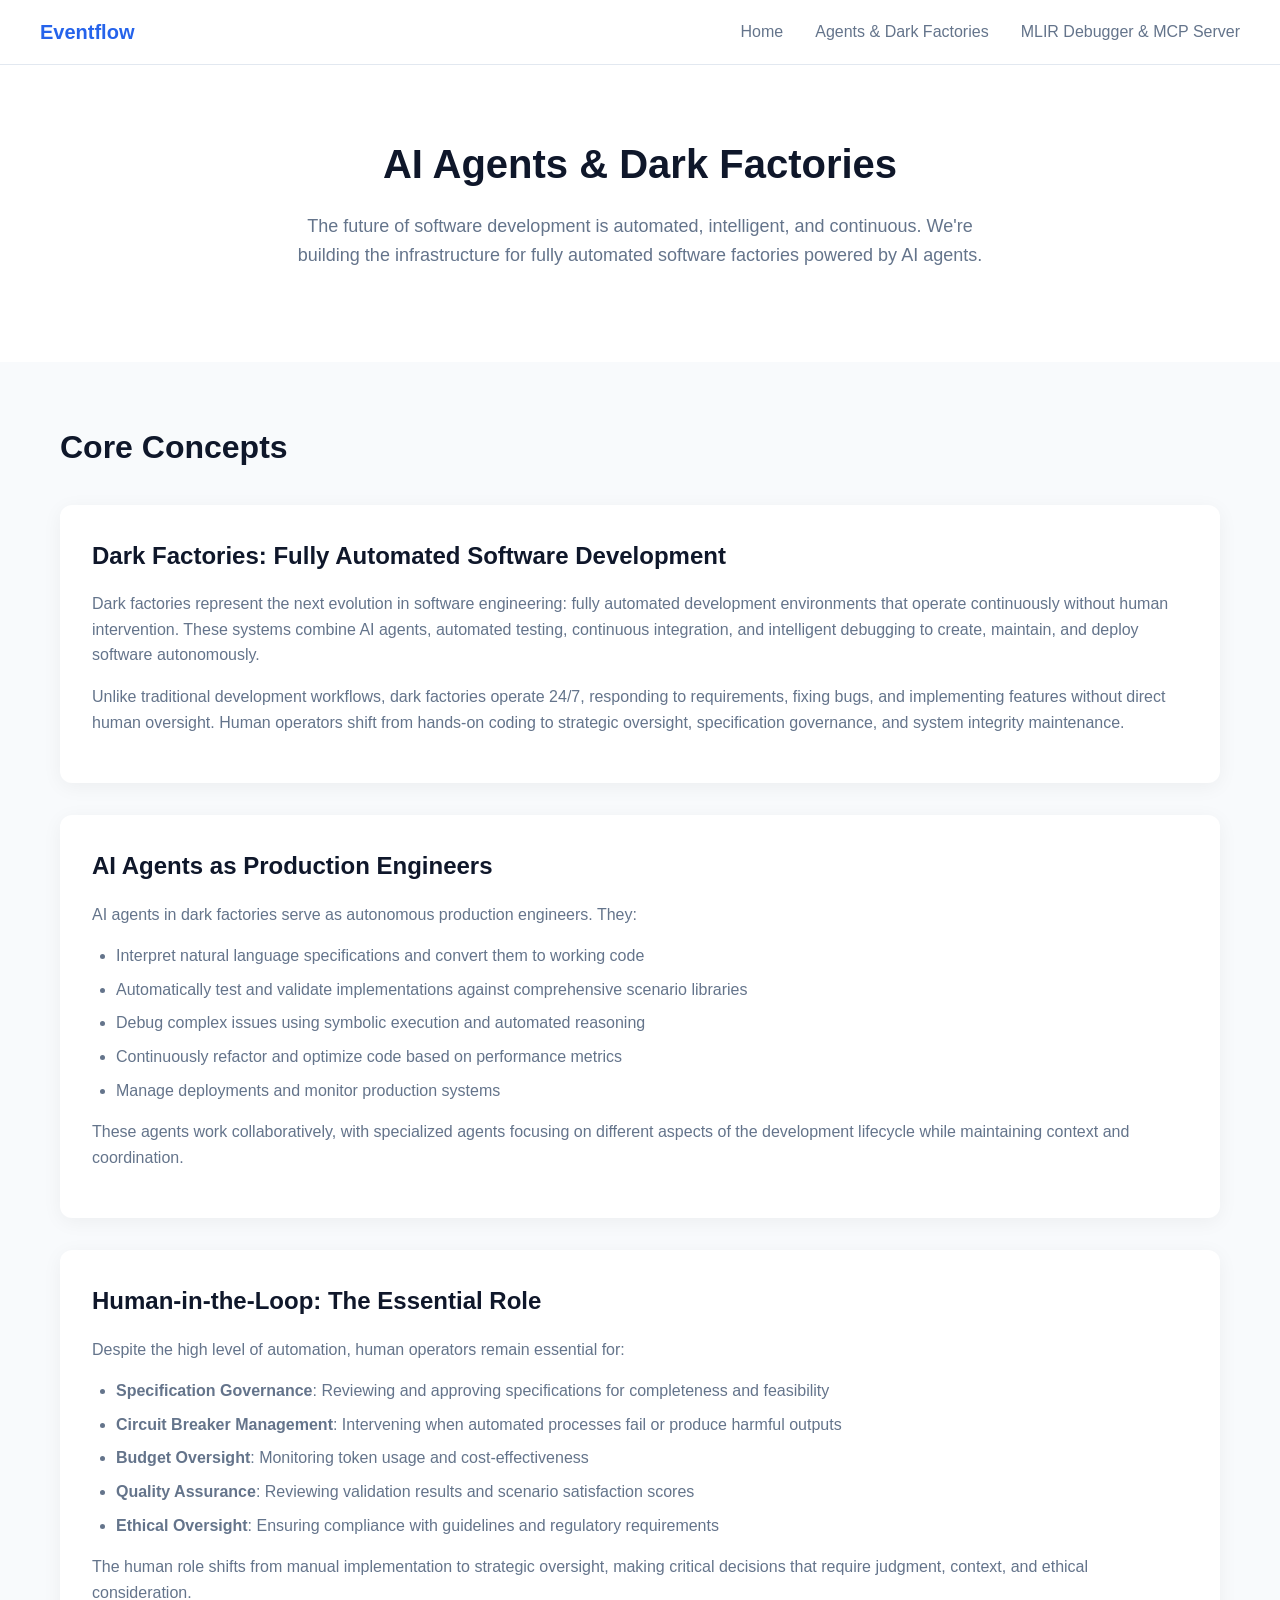
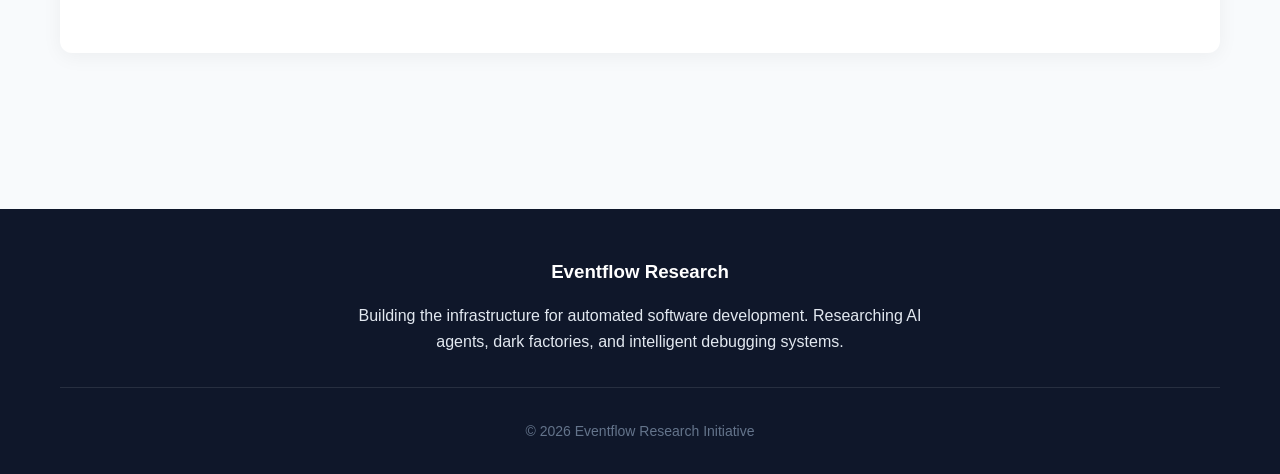
==== commit e8a6b80b: "Implement modifications for issue #8 - Remove Kubernetes deployment line from footer - Change EventF" ====
--- a/index.html
+++ b/index.html
@@ -3,7 +3,7 @@
 <head>
     <meta charset="UTF-8">
     <meta name="viewport" content="width=device-width, initial-scale=1.0">
-    <title>EventFlow - AI Agents & Dark Factories</title>
+    <title>Eventflow - AI Agents & Dark Factories</title>
     <link rel="stylesheet" href="styles.css">
     <link rel="stylesheet" href="https://cdnjs.cloudflare.com/ajax/libs/font-awesome/6.4.0/css/all.min.css">
 </head>
@@ -12,8 +12,7 @@
     <header>
         <div class="container nav-container">
             <a href="/" class="logo">
-                <i class="fas fa-robot"></i>
-                EventFlow
+                Eventflow
             </a>
             <ul class="nav-links">
                 <li><a href="/">Home</a></li>
@@ -31,14 +30,6 @@
                 The future of software development is automated, intelligent, and continuous. 
                 We're building the infrastructure for fully automated software factories powered by AI agents.
             </p>
-            <div class="fade-in" style="margin-top: 2rem;">
-                <a href="agents-dark-factories.html" class="button" style="margin-right: 1rem;">
-                    <i class="fas fa-industry"></i> Explore Dark Factories
-                </a>
-                <a href="mlir-debugger.html" class="button button-outline">
-                    <i class="fas fa-bug"></i> MLIR Debugger
-                </a>
-            </div>
         </div>
     </section>
 
@@ -68,7 +59,7 @@
                     AI agents in dark factories serve as autonomous production engineers. They:
                 </p>
                 <ul>
-                    <li>Interpret natural language specifications (NLSpecs) and convert them to working code</li>
+                    <li>Interpret natural language specifications and convert them to working code</li>
                     <li>Automatically test and validate implementations against comprehensive scenario libraries</li>
                     <li>Debug complex issues using symbolic execution and automated reasoning</li>
                     <li>Continuously refactor and optimize code based on performance metrics</li>
@@ -86,7 +77,7 @@
                     Despite the high level of automation, human operators remain essential for:
                 </p>
                 <ul>
-                    <li><strong>Specification Governance</strong>: Reviewing and approving NLSpecs for completeness and feasibility</li>
+                    <li><strong>Specification Governance</strong>: Reviewing and approving specifications for completeness and feasibility</li>
                     <li><strong>Circuit Breaker Management</strong>: Intervening when automated processes fail or produce harmful outputs</li>
                     <li><strong>Budget Oversight</strong>: Monitoring token usage and cost-effectiveness</li>
                     <li><strong>Quality Assurance</strong>: Reviewing validation results and scenario satisfaction scores</li>
@@ -97,12 +88,6 @@
                     that require judgment, context, and ethical consideration.
                 </p>
             </div>
-            
-            <div style="text-align: center; margin-top: 3rem;">
-                <a href="agents-dark-factories.html" class="button" style="font-size: 1.1rem; padding: 1rem 2rem;">
-                    <i class="fas fa-book"></i> Read Extended Analysis
-                </a>
-            </div>
         </div>
     </section>
 
@@ -110,18 +95,15 @@
     <footer>
         <div class="container">
             <div class="footer-content">
-                <h3 style="margin-bottom: 1rem; color: white;">EventFlow Research</h3>
+                <h3 style="margin-bottom: 1rem; color: white;">Eventflow Research</h3>
                 <p>
                     Building the infrastructure for automated software development. 
                     Researching AI agents, dark factories, and intelligent debugging systems.
                 </p>
-                <p style="margin-top: 1rem;">
-                    Deployed on Kubernetes at <strong>www.eventflow.ru</strong>
-                </p>
             </div>
             
             <div class="copyright">
-                <p>&copy; 2026 EventFlow Research Initiative</p>
+                <p>&copy; 2026 Eventflow Research Initiative</p>
             </div>
         </div>
     </footer>
--- a/styles.css
+++ b/styles.css
@@ -200,20 +200,44 @@
 
 /* Responsive */
 @media (max-width: 768px) {
+    .hero {
+        padding: 100px 0 40px;
+    }
+    
     .hero h1 {
-        font-size: 2rem;
+        font-size: 1.75rem;
+    }
+    
+    .hero p {
+        font-size: 1rem;
     }
     
     .section-title {
-        font-size: 1.75rem;
+        font-size: 1.5rem;
+    }
+    
+    .content-block h3 {
+        font-size: 1.25rem;
+    }
+    
+    .content-block p, .content-block li {
+        font-size: 0.95rem;
     }
     
     .nav-links {
         display: none;
     }
     
+    .nav-container {
+        padding: 0.75rem 0;
+    }
+    
+    .logo {
+        font-size: 1.1rem;
+    }
+    
     .content-block {
-        padding: 1.5rem;
+        padding: 1.25rem;
     }
 }
 
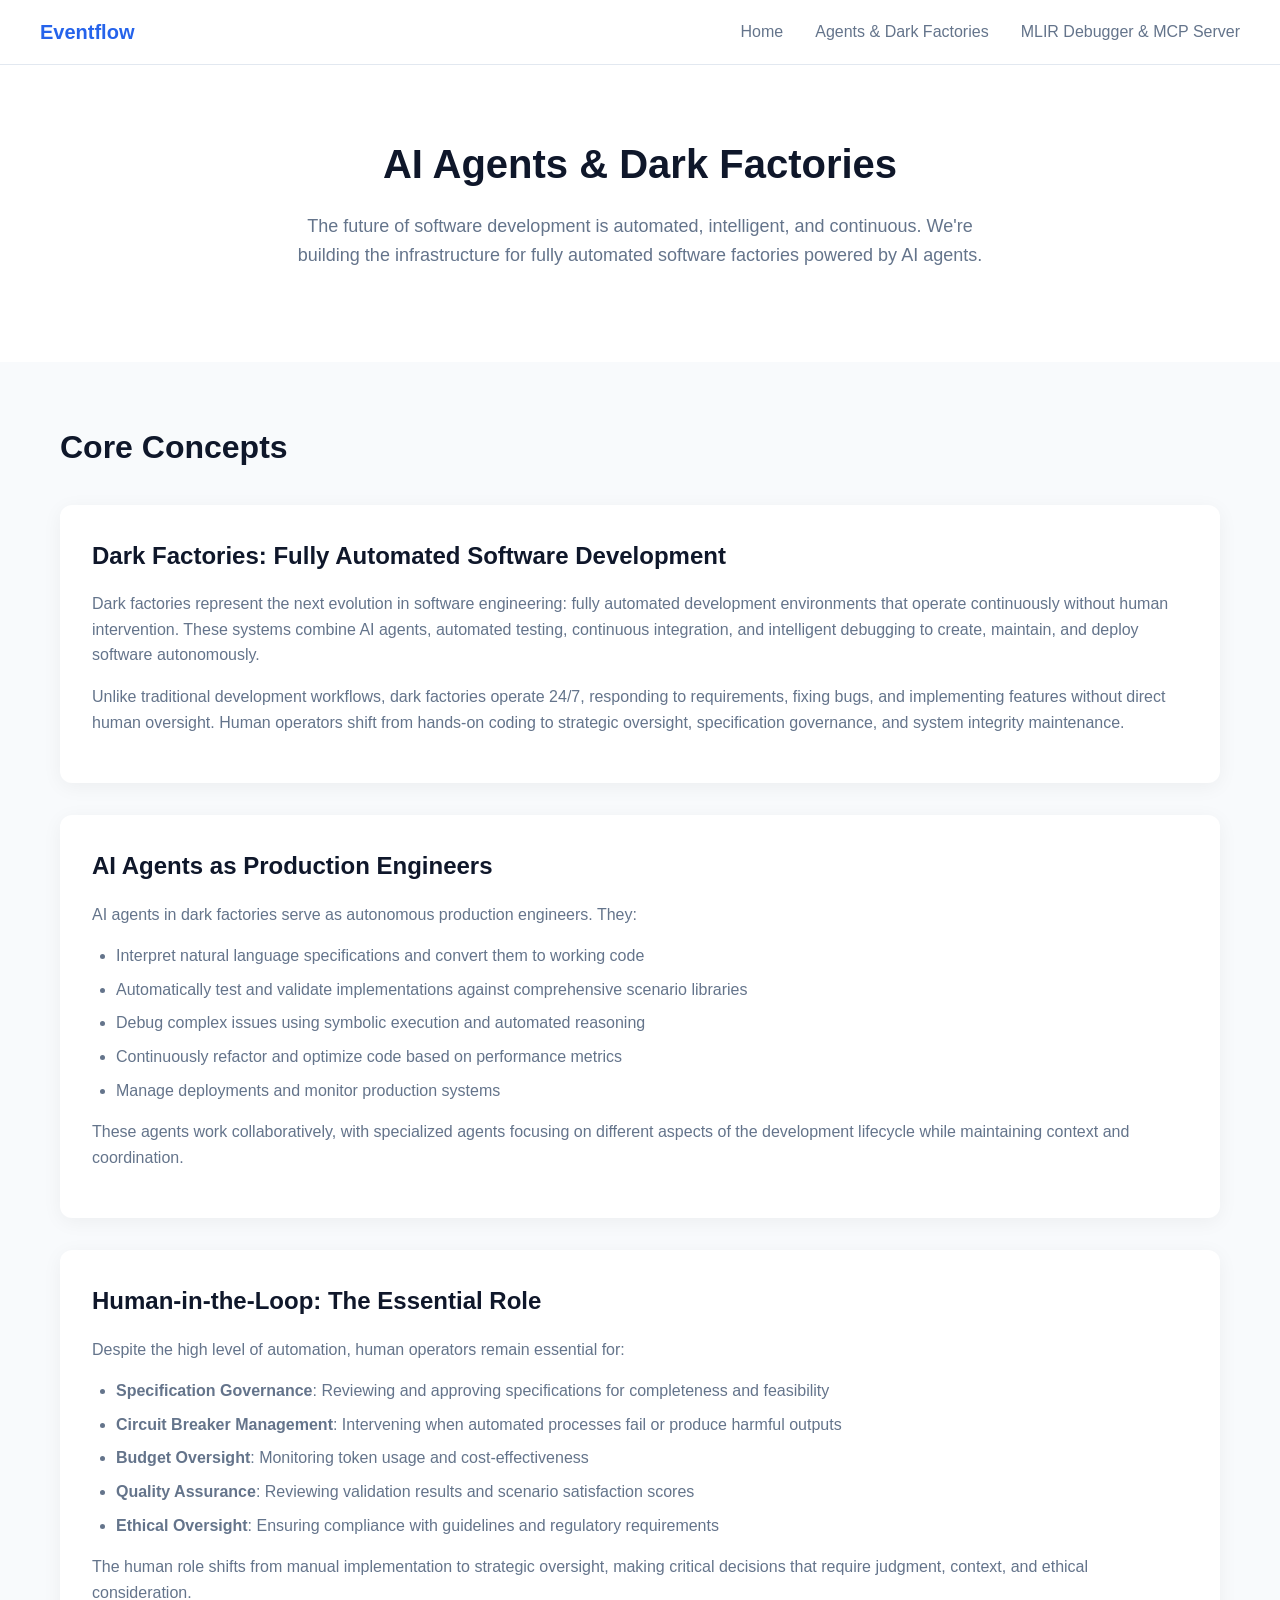
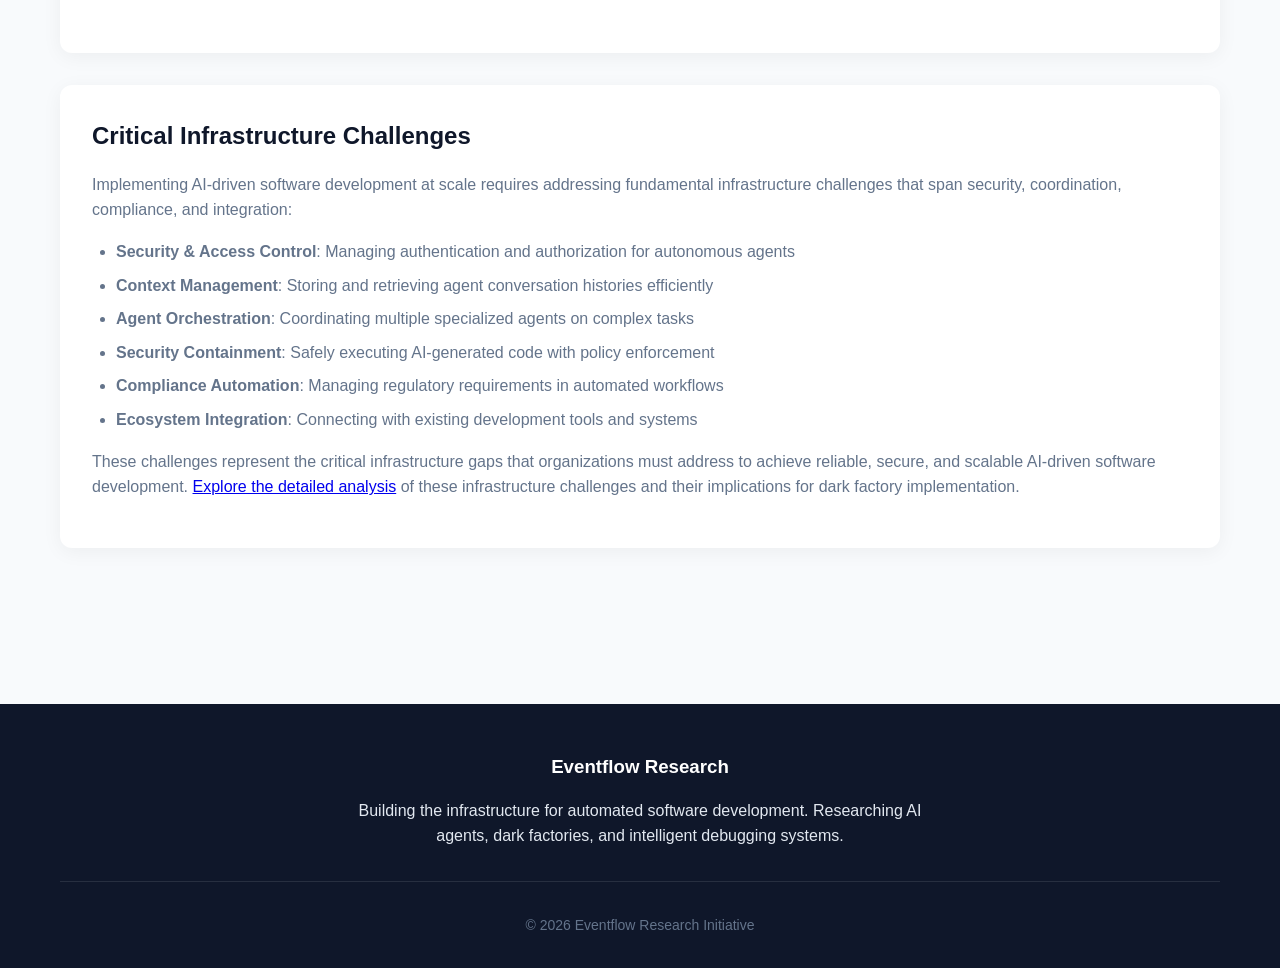
==== commit 361db5d2: "feat: Add infrastructure challenges analysis for AI-driven development - Added comprehensive section" ====
--- a/index.html
+++ b/index.html
@@ -88,6 +88,28 @@
                     that require judgment, context, and ethical consideration.
                 </p>
             </div>
+            
+            <div class="content-block fade-in">
+                <h3>Critical Infrastructure Challenges</h3>
+                <p>
+                    Implementing AI-driven software development at scale requires addressing fundamental 
+                    infrastructure challenges that span security, coordination, compliance, and integration:
+                </p>
+                <ul>
+                    <li><strong>Security & Access Control</strong>: Managing authentication and authorization for autonomous agents</li>
+                    <li><strong>Context Management</strong>: Storing and retrieving agent conversation histories efficiently</li>
+                    <li><strong>Agent Orchestration</strong>: Coordinating multiple specialized agents on complex tasks</li>
+                    <li><strong>Security Containment</strong>: Safely executing AI-generated code with policy enforcement</li>
+                    <li><strong>Compliance Automation</strong>: Managing regulatory requirements in automated workflows</li>
+                    <li><strong>Ecosystem Integration</strong>: Connecting with existing development tools and systems</li>
+                </ul>
+                <p>
+                    These challenges represent the critical infrastructure gaps that organizations must address 
+                    to achieve reliable, secure, and scalable AI-driven software development. 
+                    <a href="agents-dark-factories.html#">Explore the detailed analysis</a> of these infrastructure 
+                    challenges and their implications for dark factory implementation.
+                </p>
+            </div>
         </div>
     </section>
 
--- a/styles.css
+++ b/styles.css
@@ -141,6 +141,31 @@
     margin-bottom: 0.5rem;
 }
 
+/* Callout Box */
+.callout {
+    background: linear-gradient(135deg, #f0f7ff 0%, #e6f0ff 100%);
+    border-left: 4px solid var(--primary);
+    border-radius: 8px;
+    padding: 1.5rem;
+    margin: 2rem 0;
+}
+
+.callout h4 {
+    color: var(--primary);
+    font-size: 1.25rem;
+    margin-bottom: 0.75rem;
+    font-weight: 600;
+}
+
+.callout p {
+    color: var(--dark);
+    margin-bottom: 0.75rem;
+}
+
+.callout p:last-child {
+    margin-bottom: 0;
+}
+
 /* Buttons */
 .button {
     display: inline-block;
